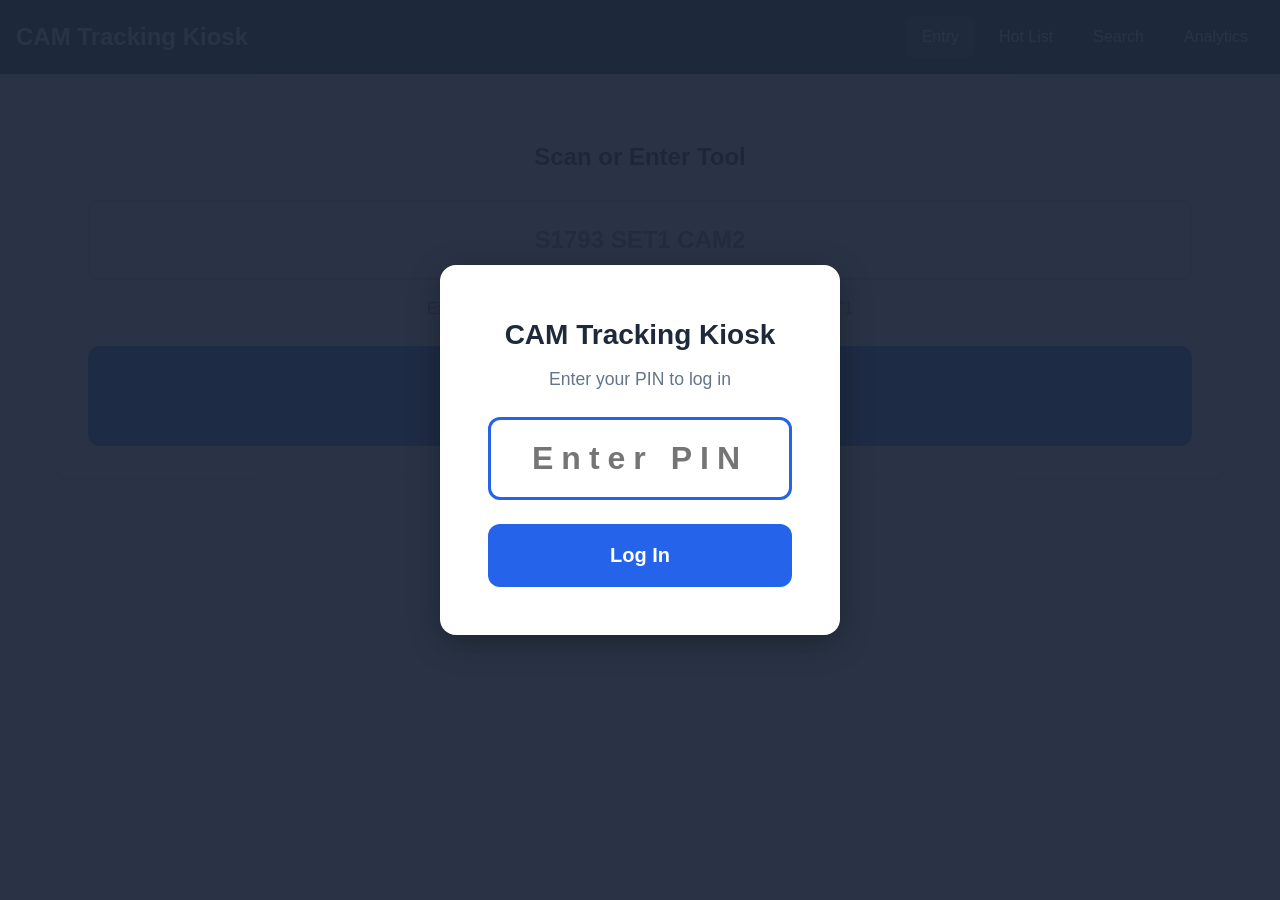
==== static/index.html @ 6b4088ee "Redesign tool selection in Entry to grouped-by-set button layout Replace the flat candidate list wit" ====
<!DOCTYPE html>
<html lang="en">
<head>
    <meta charset="UTF-8">
    <meta name="viewport" content="width=device-width, initial-scale=1.0">
    <title>CAM Tracking - Entry</title>
    <link rel="stylesheet" href="/static/css/styles.css">
</head>
<body>
    <nav>
        <h1>CAM Tracking Kiosk</h1>
        <div class="nav-links">
            <a href="/static/index.html" class="active">Entry</a>
            <a href="/static/hot-list.html">Hot List</a>
            <a href="/static/search.html">Search</a>
            <a href="/static/analytics.html">Analytics</a>
            <a href="/static/admin.html">Admin</a>
        </div>
    </nav>

    <div class="container">
        <div class="card">
            <h2 class="card-header text-center">Scan or Enter Tool</h2>

            <div id="alerts"></div>

            <div class="form-group">
                <input
                    type="text"
                    id="entryInput"
                    class="form-input form-input-large"
                    placeholder="S1793 SET1 CAM2"
                    autocomplete="off"
                    autofocus
                >
                <p class="text-center mt-2" style="color: var(--text-light);">
                    Examples: S1793 SET1 CAM2 | 1793-1-2 | S1793-C2-SET1
                </p>
            </div>

            <button id="lookupBtn" class="btn btn-primary btn-large btn-block">
                Lookup Tool
            </button>
        </div>

        <!-- Resolution Results -->
        <div id="resultsCard" class="card hidden">
            <h3 class="card-header">Tool Found</h3>
            <div id="resultsContent"></div>
        </div>

        <!-- Multiple Candidates -->
        <div id="candidatesCard" class="card hidden">
            <h3 class="card-header">Select Tool</h3>
            <div id="candidatesList" class="candidates-container"></div>
        </div>

        <!-- Move Screen (shown after selection) -->
        <div id="moveCard" class="card hidden">
            <h3 class="card-header text-center">Move Tool</h3>

            <div id="toolInfo" class="text-center mb-4" style="font-size: 1.5rem; font-weight: 700;"></div>

            <div id="currentStation" class="text-center mb-4"></div>

            <div class="text-center mb-3">
                <label style="font-size: 1.25rem; font-weight: 600; cursor: pointer;">
                    <input type="checkbox" id="moveEntireSetToggle" style="width: auto; margin-right: 0.5rem; transform: scale(1.5);">
                    Move Entire Set
                </label>
            </div>

            <div class="station-grid">
                <button class="btn btn-success btn-large station-btn" data-station="active">
                    Active
                </button>
                <button class="btn btn-warning btn-large station-btn" data-station="sharpen">
                    Sharpen
                </button>
                <button class="btn btn-primary btn-large station-btn" data-station="cabinet">
                    Cabinet
                </button>
                <button class="btn btn-danger btn-large station-btn" data-station="refill">
                    Refill
                </button>
            </div>

            <div class="grid grid-2 mt-4">
                <button id="undoBtn" class="btn btn-secondary btn-large">
                    Undo Last Move
                </button>
                <button id="cancelBtn" class="btn btn-secondary btn-large">
                    Cancel
                </button>
            </div>
        </div>

        <!-- Move History (shown after move) -->
        <div id="historyCard" class="card hidden">
            <h3 class="card-header">Recent Moves for This Tool</h3>
            <div id="historyContent"></div>
        </div>

        <!-- Material Removal Modal -->
        <div id="materialModal" class="modal hidden">
            <div class="modal-content">
                <h3 class="card-header">Material Removed During Sharpening</h3>
                <p style="margin: 1rem 0; color: #666;">
                    Enter the amount of material removed in thousandths of an inch.
                </p>
                <div style="margin: 1.5rem 0;">
                    <label for="materialInput" style="display: block; margin-bottom: 0.5rem; font-weight: 600;">
                        Material Removed (inches):
                    </label>
                    <input
                        type="text"
                        id="materialInput"
                        class="form-input"
                        placeholder="Type digits (e.g., 12 = 0.012)"
                        style="font-size: 1.5rem; text-align: center; font-weight: 700;"
                        maxlength="4"
                        autocomplete="off"
                    >
                    <div style="margin-top: 0.5rem; font-size: 0.9rem; color: #666;">
                        Max: 1.000 inches
                    </div>
                </div>
                <div style="display: flex; gap: 1rem;">
                    <button id="materialConfirmBtn" class="btn btn-success btn-large" style="flex: 1;">
                        Confirm Move
                    </button>
                    <button id="materialCancelBtn" class="btn btn-secondary btn-large" style="flex: 1;">
                        Cancel
                    </button>
                </div>
            </div>
        </div>
    </div>

    <style>
        .modal {
            position: fixed;
            top: 0;
            left: 0;
            width: 100%;
            height: 100%;
            background-color: rgba(0, 0, 0, 0.7);
            display: flex;
            align-items: center;
            justify-content: center;
            z-index: 1000;
        }
        .modal.hidden {
            display: none;
        }
        .modal-content {
            background: white;
            padding: 2rem;
            border-radius: 0.5rem;
            max-width: 500px;
            width: 90%;
            box-shadow: 0 4px 6px rgba(0, 0, 0, 0.1);
        }
    </style>

    <script src="/static/js/api.js"></script>
    <script src="/static/js/auth.js"></script>
    <script>
        let currentCamItem = null;
        let currentJob = null;

        const entryInput = document.getElementById('entryInput');
        const lookupBtn = document.getElementById('lookupBtn');
        const resultsCard = document.getElementById('resultsCard');
        const resultsContent = document.getElementById('resultsContent');
        const candidatesCard = document.getElementById('candidatesCard');
        const candidatesList = document.getElementById('candidatesList');
        const moveCard = document.getElementById('moveCard');
        const toolInfo = document.getElementById('toolInfo');
        const currentStation = document.getElementById('currentStation');
        const historyCard = document.getElementById('historyCard');
        const historyContent = document.getElementById('historyContent');
        const undoBtn = document.getElementById('undoBtn');
        const cancelBtn = document.getElementById('cancelBtn');

        // Lookup tool on button click or Enter key
        lookupBtn.addEventListener('click', handleLookup);
        entryInput.addEventListener('keypress', (e) => {
            if (e.key === 'Enter') {
                handleLookup();
            }
        });

        async function handleLookup() {
            const entry = entryInput.value.trim();
            if (!entry) {
                showError('Please enter a tool identifier');
                return;
            }

            lookupBtn.disabled = true;
            lookupBtn.textContent = 'Looking up...';

            try {
                const result = await resolveEntry(entry);

                if (result.status === 'exact') {
                    // Exact match found
                    showMoveScreen(result.cam_item, result.job);
                } else if (result.status === 'multiple') {
                    // Multiple candidates
                    showCandidates(result.candidates, result.job);
                } else if (result.status === 'not_found') {
                    showError(result.message || 'Tool not found');
                    entryInput.select();
                } else if (result.status === 'job_not_found') {
                    showError(`Job not found: S${result.s_number}`);
                    entryInput.select();
                }
            } catch (error) {
                showError(error.message);
            } finally {
                lookupBtn.disabled = false;
                lookupBtn.textContent = 'Lookup Tool';
            }
        }

        function showCandidates(candidates, job) {
            currentJob = job;
            candidatesList.innerHTML = '';

            // Group by set_no
            const sets = {};
            candidates.forEach(cam => {
                if (!sets[cam.set_no]) {
                    sets[cam.set_no] = [];
                }
                sets[cam.set_no].push(cam);
            });

            // Station priority: refill (highest) > sharpen > active > cabinet (lowest)
            const stationPriority = { refill: 4, sharpen: 3, active: 2, cabinet: 1 };
            const stationBtnClass = { refill: 'btn-danger', sharpen: 'btn-warning', active: 'btn-success', cabinet: 'btn-primary' };

            function getSetButtonClass(cams) {
                let highestPriority = 0;
                let highestStation = 'cabinet';
                cams.forEach(cam => {
                    const p = stationPriority[cam.status_station] || 0;
                    if (p > highestPriority) {
                        highestPriority = p;
                        highestStation = cam.status_station;
                    }
                });
                return stationBtnClass[highestStation] || 'btn-primary';
            }

            // Sort set numbers numerically and render each as a row
            Object.keys(sets).map(Number).sort((a, b) => a - b).forEach(setNo => {
                const cams = sets[setNo].sort((a, b) => a.cam_no - b.cam_no);

                // Create the set row container
                const row = document.createElement('div');
                row.className = 'candidates-set-row';

                // Create the Set button (left side)
                const setBtn = document.createElement('button');
                setBtn.className = `btn ${getSetButtonClass(cams)} candidates-set-btn`;
                setBtn.textContent = `Set ${setNo}`;
                setBtn.addEventListener('click', () => {
                    showMoveScreen(cams[0], job, true);
                });
                row.appendChild(setBtn);

                // Create container for individual cam buttons (right side)
                const camBtnsContainer = document.createElement('div');
                camBtnsContainer.className = 'candidates-cam-btns';

                cams.forEach(cam => {
                    const camBtn = document.createElement('button');
                    camBtn.className = `btn candidates-cam-btn ${getStationBadgeClass(cam.status_station)}`;
                    camBtn.innerHTML = `<span class="candidates-cam-label">Cam ${cam.cam_no}</span>` +
                        `<span class="candidates-cam-station">${formatStation(cam.status_station)}</span>`;
                    camBtn.addEventListener('click', () => {
                        showMoveScreen(cam, job, false);
                    });
                    camBtnsContainer.appendChild(camBtn);
                });

                row.appendChild(camBtnsContainer);
                candidatesList.appendChild(row);
            });

            resultsCard.classList.add('hidden');
            candidatesCard.classList.remove('hidden');
            moveCard.classList.add('hidden');
        }

        function showMoveScreen(camItem, job, moveEntireSet) {
            currentCamItem = camItem;
            currentJob = job;
            document.getElementById('moveEntireSetToggle').checked = !!moveEntireSet;

            // Build tool info with die position and orientation
            let toolInfoText = `S${job.s_number} Set${camItem.set_no} Cam${camItem.cam_no}`;
            if (camItem.die_position) {
                toolInfoText += ` (${camItem.die_position.toUpperCase()})`;
            }
            if (camItem.enter_die_steel) {
                toolInfoText += ` - ${camItem.enter_die_steel}`;
            }

            toolInfo.textContent = toolInfoText;

            // Color-code toolInfo based on status
            const stationColors = {
                'active': '#dcfce7',    // green
                'sharpen': '#fed7aa',   // orange
                'cabinet': '#dbeafe',   // blue
                'refill': '#fecaca'     // red
            };
            toolInfo.style.backgroundColor = stationColors[camItem.status_station] || '#f3f4f6';
            toolInfo.style.padding = '1rem';
            toolInfo.style.borderRadius = '0.5rem';

            currentStation.innerHTML = `
                Current Station: <span class="badge ${getStationBadgeClass(camItem.status_station)}">
                    ${formatStation(camItem.status_station)}
                </span>
            `;

            // Enable/disable station buttons
            const stationBtns = document.querySelectorAll('.station-btn');
            stationBtns.forEach(btn => {
                const station = btn.dataset.station;
                if (station === camItem.status_station) {
                    btn.disabled = true;
                    btn.style.opacity = '0.5';
                } else {
                    btn.disabled = false;
                    btn.style.opacity = '1';
                }
            });

            resultsCard.classList.add('hidden');
            candidatesCard.classList.add('hidden');
            moveCard.classList.remove('hidden');
            historyCard.classList.add('hidden');

            // Load move history
            loadMoveHistory(camItem.id);
        }

        async function loadMoveHistory(camItemId) {
            try {
                const data = await getCamItem(camItemId);
                const moves = data.moves.filter(m => !m.undone).slice(0, 5);

                if (moves.length > 0) {
                    historyContent.innerHTML = `
                        <table class="table">
                            <thead>
                                <tr>
                                    <th>From</th>
                                    <th>To</th>
                                    <th>When</th>
                                </tr>
                            </thead>
                            <tbody>
                                ${moves.map(m => `
                                    <tr>
                                        <td>${formatStation(m.from_station)}</td>
                                        <td>${formatStation(m.to_station)}</td>
                                        <td>${formatDateTime(m.moved_at)}</td>
                                    </tr>
                                `).join('')}
                            </tbody>
                        </table>
                    `;
                    historyCard.classList.remove('hidden');
                }
            } catch (error) {
                console.error('Failed to load history:', error);
            }
        }

        // Material removal modal elements
        const materialModal = document.getElementById('materialModal');
        const materialInput = document.getElementById('materialInput');
        const materialConfirmBtn = document.getElementById('materialConfirmBtn');
        const materialCancelBtn = document.getElementById('materialCancelBtn');

        // Auto-format material input as backfill (15 -> 0.015, 125 -> 0.125)
        // Use keydown to capture digits and manage raw value via data-value attribute
        materialInput.addEventListener('keydown', (e) => {
            if (e.key === 'Enter') {
                e.preventDefault();
                materialConfirmBtn.click();
                return;
            }

            let rawDigits = materialInput.getAttribute('data-value') || '';

            if (e.key === 'Backspace') {
                e.preventDefault();
                rawDigits = rawDigits.slice(0, -1);
            } else if (/^[0-9]$/.test(e.key)) {
                e.preventDefault();
                const proposed = rawDigits + e.key;
                // Max 4 digits (0-1000 thousandths), reject if would exceed 1.000
                if (proposed.length <= 4 && parseInt(proposed) <= 1000) {
                    rawDigits = proposed;
                }
            } else if (e.key !== 'Tab') {
                // Allow Tab for accessibility, block everything else
                e.preventDefault();
                return;
            }

            const num = parseInt(rawDigits || '0');
            const formatted = (num / 1000).toFixed(3);
            materialInput.setAttribute('data-value', rawDigits);
            materialInput.value = formatted;
        });

        // Block paste and direct input to enforce backfill entry
        materialInput.addEventListener('input', (e) => {
            // Restore from data-value if someone pastes or otherwise modifies directly
            const rawDigits = materialInput.getAttribute('data-value') || '';
            const num = parseInt(rawDigits || '0');
            materialInput.value = (num / 1000).toFixed(3);
        });

        // Helper function to prompt for material removed
        function promptForMaterialRemoved(camInfo) {
            return new Promise((resolve, reject) => {
                materialModal.classList.remove('hidden');
                materialInput.value = '0.000';
                materialInput.setAttribute('data-value', '');
                materialInput.focus();

                // Update modal with cam info
                const modalTitle = document.querySelector('#materialModal h3');
                modalTitle.textContent = `Material Removed: ${camInfo}`;

                const confirmHandler = () => {
                    const value = parseFloat(materialInput.value);
                    if (isNaN(value) || value < 0 || value > 1.0) {
                        showError('Invalid material removed value. Must be between 0.000 and 1.000');
                        return;
                    }
                    cleanup();
                    resolve(value);
                };

                const cancelHandler = () => {
                    cleanup();
                    reject(new Error('Material input cancelled'));
                };

                const cleanup = () => {
                    materialModal.classList.add('hidden');
                    materialConfirmBtn.removeEventListener('click', confirmHandler);
                    materialCancelBtn.removeEventListener('click', cancelHandler);
                };

                materialConfirmBtn.addEventListener('click', confirmHandler);
                materialCancelBtn.addEventListener('click', cancelHandler);
            });
        }

        // Station button clicks
        document.querySelectorAll('.station-btn').forEach(btn => {
            btn.addEventListener('click', async () => {
                const toStation = btn.dataset.station;
                const moveEntireSet = document.getElementById('moveEntireSetToggle').checked;
                btn.disabled = true;

                try {
                    if (moveEntireSet) {
                        // Move entire set
                        const jobData = await getJob(currentJob.id);
                        const camsInSet = jobData.cam_items.filter(c => c.set_no === currentCamItem.set_no);

                        let movedCount = 0;
                        let bumpedSetNumbers = new Set();

                        // If moving to active, first bump any other active sets with matching die positions
                        if (toStation === 'active') {
                            const diePositionsInSet = [...new Set(camsInSet.map(c => c.die_position).filter(Boolean))];

                            for (const diePos of diePositionsInSet) {
                                // Find all cams from OTHER sets that are active with this die position
                                const activeCamsToMove = jobData.cam_items.filter(c =>
                                    c.set_no !== currentCamItem.set_no &&
                                    c.status_station === 'active' &&
                                    c.die_position === diePos
                                );

                                // Move entire active set(s) to sharpen
                                const activeSets = [...new Set(activeCamsToMove.map(c => c.set_no))];
                                for (const activeSetNo of activeSets) {
                                    const camsToMove = jobData.cam_items.filter(c =>
                                        c.set_no === activeSetNo && c.status_station === 'active'
                                    );

                                    for (const cam of camsToMove) {
                                        try {
                                            await moveCam({
                                                cam_item_id: cam.id,
                                                to_station: 'sharpen'
                                            });
                                            bumpedSetNumbers.add(activeSetNo);
                                        } catch (error) {
                                            console.error(`Failed to bump cam ${cam.id}:`, error);
                                        }
                                    }
                                }
                            }
                        }

                        // Now move the entire current set to target station
                        for (const cam of camsInSet) {
                            // Skip if already at target station
                            if (cam.status_station === toStation) continue;

                            try {
                                let material_removed = null;
                                // Prompt for material removed if moving from sharpen to cabinet
                                if (cam.status_station === 'sharpen' && toStation === 'cabinet') {
                                    const camInfo = `S${currentJob.s_number} Set${cam.set_no} Cam${cam.cam_no}`;
                                    material_removed = await promptForMaterialRemoved(camInfo);
                                }

                                await moveCam({
                                    cam_item_id: cam.id,
                                    to_station: toStation,
                                    material_removed: material_removed
                                });
                                movedCount++;
                            } catch (error) {
                                if (error.message === 'Material input cancelled') {
                                    // User cancelled - stop moving set
                                    throw error;
                                }
                                console.error(`Failed to move cam ${cam.id}:`, error);
                            }
                        }

                        if (movedCount > 0 || bumpedSetNumbers.size > 0) {
                            let message = `Moved ${movedCount} CAM(s) from Set ${currentCamItem.set_no} to ${formatStation(toStation)}`;
                            if (bumpedSetNumbers.size > 0) {
                                const bumpedSets = Array.from(bumpedSetNumbers).sort().join(', ');
                                message += ` (bumped Set ${bumpedSets} to Sharpen)`;
                            }
                            showSuccess(message);
                            resetUI();
                        } else {
                            showError('No CAMs were moved (all already at target station)');
                            btn.disabled = false;
                        }
                    } else {
                        // Move single cam
                        let material_removed = null;
                        // Prompt for material removed if moving from sharpen to cabinet
                        if (currentCamItem.status_station === 'sharpen' && toStation === 'cabinet') {
                            const camInfo = `S${currentJob.s_number} Set${currentCamItem.set_no} Cam${currentCamItem.cam_no}`;
                            material_removed = await promptForMaterialRemoved(camInfo);
                        }

                        const result = await moveCam({
                            cam_item_id: currentCamItem.id,
                            to_station: toStation,
                            material_removed: material_removed
                        });

                        showSuccess(`Moved to ${formatStation(toStation)}`);

                        if (result.auto_bumped) {
                            showAlert(
                                `Auto-bumped Set${result.auto_bumped.set_no} Cam${result.auto_bumped.cam_no} to Sharpen`,
                                'info'
                            );
                        }

                        // Reset UI for next scan
                        resetUI();
                    }
                } catch (error) {
                    showError(error.message);
                    btn.disabled = false;
                }
            });
        });

        // Undo button
        undoBtn.addEventListener('click', async () => {
            if (!confirm('Undo the last move for this tool?')) return;

            undoBtn.disabled = true;
            try {
                const result = await undoMove(currentCamItem.id);
                showSuccess(`Undone: reverted to ${formatStation(result.reverted_to_station)}`);
                resetUI();
            } catch (error) {
                showError(error.message);
                undoBtn.disabled = false;
            }
        });

        // Cancel button
        cancelBtn.addEventListener('click', resetUI);

        function resetUI() {
            currentCamItem = null;
            currentJob = null;
            entryInput.value = '';
            resultsCard.classList.add('hidden');
            candidatesCard.classList.add('hidden');
            moveCard.classList.add('hidden');
            historyCard.classList.add('hidden');
            refocusInput('entryInput');
        }

        function showError(message) {
            const alertDiv = document.createElement('div');
            alertDiv.className = 'alert alert-error';
            alertDiv.textContent = message;
            document.getElementById('alerts').innerHTML = '';
            document.getElementById('alerts').appendChild(alertDiv);
            setTimeout(() => alertDiv.remove(), 5000);
        }

        function showSuccess(message) {
            const alertDiv = document.createElement('div');
            alertDiv.className = 'alert alert-success';
            alertDiv.textContent = message;
            document.getElementById('alerts').innerHTML = '';
            document.getElementById('alerts').appendChild(alertDiv);
            setTimeout(() => alertDiv.remove(), 5000);
        }

        function showAlert(message, type) {
            const alertDiv = document.createElement('div');
            alertDiv.className = `alert alert-${type}`;
            alertDiv.textContent = message;
            document.getElementById('alerts').appendChild(alertDiv);
            setTimeout(() => alertDiv.remove(), 5000);
        }
    </script>
</body>
</html>
---- static/css/styles.css ----
/* CAM Tracking Kiosk - Touch-Friendly Styles */

:root {
    --primary-color: #2563eb;
    --success-color: #16a34a;
    --warning-color: #ea580c;
    --danger-color: #dc2626;
    --dark-bg: #1e293b;
    --light-bg: #f8fafc;
    --border-color: #cbd5e1;
    --text-dark: #0f172a;
    --text-light: #64748b;
}

* {
    margin: 0;
    padding: 0;
    box-sizing: border-box;
}

body {
    font-family: -apple-system, BlinkMacSystemFont, 'Segoe UI', Roboto, 'Helvetica Neue', Arial, sans-serif;
    background: var(--light-bg);
    color: var(--text-dark);
    line-height: 1.6;
    -webkit-tap-highlight-color: transparent;
}

/* Navigation */
nav {
    background: var(--dark-bg);
    color: white;
    padding: 1rem;
    display: flex;
    justify-content: space-between;
    align-items: center;
    box-shadow: 0 2px 4px rgba(0,0,0,0.1);
}

nav h1 {
    font-size: 1.5rem;
    font-weight: 700;
}

nav .nav-links {
    display: flex;
    gap: 0.5rem;
    flex-wrap: wrap;
}

nav .nav-links a {
    color: white;
    text-decoration: none;
    padding: 0.5rem 1rem;
    border-radius: 0.5rem;
    transition: background 0.2s;
    font-weight: 500;
}

nav .nav-links a:hover,
nav .nav-links a.active {
    background: rgba(255,255,255,0.2);
}

/* Main Container */
.container {
    max-width: 1200px;
    margin: 0 auto;
    padding: 2rem 1rem;
}

/* Cards */
.card {
    background: white;
    border-radius: 0.75rem;
    padding: 2rem;
    box-shadow: 0 1px 3px rgba(0,0,0,0.1);
    margin-bottom: 1.5rem;
}

.card-header {
    font-size: 1.5rem;
    font-weight: 700;
    margin-bottom: 1.5rem;
    color: var(--text-dark);
}

/* Buttons */
.btn {
    padding: 1rem 2rem;
    font-size: 1.125rem;
    font-weight: 600;
    border: none;
    border-radius: 0.75rem;
    cursor: pointer;
    transition: all 0.2s;
    text-decoration: none;
    display: inline-block;
    text-align: center;
    min-height: 60px;
    line-height: 1.4;
}

.btn:active {
    transform: scale(0.98);
}

.btn-primary {
    background: var(--primary-color);
    color: white;
}

.btn-primary:hover {
    background: #1d4ed8;
}

.btn-success {
    background: var(--success-color);
    color: white;
}

.btn-success:hover {
    background: #15803d;
}

.btn-warning {
    background: var(--warning-color);
    color: white;
}

.btn-warning:hover {
    background: #c2410c;
}

.btn-danger {
    background: var(--danger-color);
    color: white;
}

.btn-danger:hover {
    background: #b91c1c;
}

.btn-secondary {
    background: #64748b;
    color: white;
}

.btn-secondary:hover {
    background: #475569;
}

.btn-large {
    padding: 2rem 3rem;
    font-size: 1.5rem;
    min-height: 100px;
}

.btn-block {
    width: 100%;
    display: block;
}

.btn:disabled {
    opacity: 0.5;
    cursor: not-allowed;
}

/* Station Buttons Grid */
.station-grid {
    display: grid;
    grid-template-columns: repeat(2, 1fr);
    gap: 1.5rem;
    margin: 2rem 0;
}

@media (max-width: 768px) {
    .station-grid {
        grid-template-columns: 1fr;
    }
}

/* Forms */
.form-group {
    margin-bottom: 1.5rem;
}

.form-label {
    display: block;
    font-weight: 600;
    margin-bottom: 0.5rem;
    font-size: 1.125rem;
}

.form-input,
.form-select,
.form-textarea {
    width: 100%;
    padding: 1rem;
    font-size: 1.125rem;
    border: 2px solid var(--border-color);
    border-radius: 0.5rem;
    font-family: inherit;
    transition: border-color 0.2s;
}

.form-input:focus,
.form-select:focus,
.form-textarea:focus {
    outline: none;
    border-color: var(--primary-color);
}

.form-input-large {
    padding: 1.5rem;
    font-size: 1.5rem;
    font-weight: 600;
    text-align: center;
}

/* Tables */
.table {
    width: 100%;
    border-collapse: collapse;
    margin-top: 1rem;
}

.table th {
    background: var(--dark-bg);
    color: white;
    padding: 1rem;
    text-align: left;
    font-weight: 600;
}

.table td {
    padding: 1rem;
    border-bottom: 1px solid var(--border-color);
}

.table tr:hover {
    background: var(--light-bg);
}

.table-responsive {
    overflow-x: auto;
}

/* Badges */
.badge {
    display: inline-block;
    padding: 0.5rem 1rem;
    border-radius: 9999px;
    font-size: 0.875rem;
    font-weight: 600;
    text-transform: uppercase;
}

.badge-urgent {
    background: var(--danger-color);
    color: white;
}

.badge-high {
    background: var(--warning-color);
    color: white;
}

.badge-medium {
    background: var(--primary-color);
    color: white;
}

.badge-low {
    background: var(--text-light);
    color: white;
}

.badge-active {
    background: var(--success-color);
    color: white;
}

.badge-sharpen {
    background: var(--warning-color);
    color: white;
}

.badge-cabinet {
    background: var(--primary-color);
    color: white;
}

.badge-refill {
    background: var(--danger-color);
    color: white;
}

/* Status Messages */
.alert {
    padding: 1rem 1.5rem;
    border-radius: 0.5rem;
    margin-bottom: 1.5rem;
    font-weight: 500;
}

.alert-success {
    background: #dcfce7;
    color: #166534;
    border: 1px solid #86efac;
}

.alert-error {
    background: #fee2e2;
    color: #991b1b;
    border: 1px solid #fca5a5;
}

.alert-warning {
    background: #fef3c7;
    color: #92400e;
    border: 1px solid #fde047;
}

.alert-info {
    background: #dbeafe;
    color: #1e40af;
    border: 1px solid #93c5fd;
}

/* Loading Spinner */
.spinner {
    border: 4px solid var(--border-color);
    border-top: 4px solid var(--primary-color);
    border-radius: 50%;
    width: 50px;
    height: 50px;
    animation: spin 1s linear infinite;
    margin: 2rem auto;
}

@keyframes spin {
    0% { transform: rotate(0deg); }
    100% { transform: rotate(360deg); }
}

/* Grid Layouts */
.grid {
    display: grid;
    gap: 1.5rem;
}

.grid-2 {
    grid-template-columns: repeat(2, 1fr);
}

.grid-3 {
    grid-template-columns: repeat(3, 1fr);
}

.grid-4 {
    grid-template-columns: repeat(4, 1fr);
}

@media (max-width: 768px) {
    .grid-2,
    .grid-3,
    .grid-4 {
        grid-template-columns: 1fr;
    }
}

/* Utilities */
.text-center {
    text-align: center;
}

.text-right {
    text-align: right;
}

.mt-1 { margin-top: 0.5rem; }
.mt-2 { margin-top: 1rem; }
.mt-3 { margin-top: 1.5rem; }
.mt-4 { margin-top: 2rem; }

.mb-1 { margin-bottom: 0.5rem; }
.mb-2 { margin-bottom: 1rem; }
.mb-3 { margin-bottom: 1.5rem; }
.mb-4 { margin-bottom: 2rem; }

.hidden {
    display: none !important;
}

/* Stat Cards */
.stat-card {
    background: white;
    border-radius: 0.75rem;
    padding: 1.5rem;
    box-shadow: 0 1px 3px rgba(0,0,0,0.1);
    text-align: center;
}

.stat-value {
    font-size: 2.5rem;
    font-weight: 700;
    color: var(--primary-color);
}

.stat-label {
    font-size: 1rem;
    color: var(--text-light);
    margin-top: 0.5rem;
}

/* Modal/Dialog */
.modal {
    position: fixed;
    top: 0;
    left: 0;
    right: 0;
    bottom: 0;
    background: rgba(0,0,0,0.7);
    display: flex;
    align-items: center;
    justify-content: center;
    z-index: 1000;
    padding: 1rem;
}

.modal-content {
    background: white;
    border-radius: 0.75rem;
    padding: 2rem;
    max-width: 600px;
    width: 100%;
    max-height: 90vh;
    overflow-y: auto;
}

.modal-header {
    font-size: 1.5rem;
    font-weight: 700;
    margin-bottom: 1.5rem;
}

.modal-footer {
    margin-top: 2rem;
    display: flex;
    gap: 1rem;
    justify-content: flex-end;
}

/* Selection List */
.selection-list {
    list-style: none;
    margin: 1rem 0;
}

.selection-list li {
    padding: 1rem;
    border: 2px solid var(--border-color);
    border-radius: 0.5rem;
    margin-bottom: 0.5rem;
    cursor: pointer;
    transition: all 0.2s;
    font-size: 1.125rem;
}

.selection-list li:hover {
    border-color: var(--primary-color);
    background: var(--light-bg);
}

.selection-list li.selected {
    border-color: var(--primary-color);
    background: var(--primary-color);
    color: white;
}

/* Candidates grouped-by-set layout */
.candidates-container {
    display: flex;
    flex-direction: column;
    gap: 1rem;
    margin: 1rem 0;
}

.candidates-set-row {
    display: flex;
    align-items: stretch;
    gap: 0.75rem;
    min-height: 70px;
}

.candidates-set-btn {
    min-width: 120px;
    max-width: 120px;
    font-size: 1.25rem;
    font-weight: 700;
    border-radius: 0.75rem;
    display: flex;
    align-items: center;
    justify-content: center;
    flex-shrink: 0;
    padding: 0.75rem 1rem;
}

.candidates-cam-btns {
    display: flex;
    flex-wrap: wrap;
    gap: 0.5rem;
    flex: 1;
    align-items: stretch;
}

.candidates-cam-btn {
    min-width: 100px;
    min-height: 60px;
    border: none;
    border-radius: 0.5rem;
    color: white;
    cursor: pointer;
    display: flex;
    flex-direction: column;
    align-items: center;
    justify-content: center;
    padding: 0.5rem 1rem;
    font-weight: 600;
    transition: all 0.2s;
    flex: 1;
    max-width: 160px;
}

.candidates-cam-btn:hover {
    opacity: 0.85;
}

.candidates-cam-btn:active {
    transform: scale(0.96);
}

.candidates-cam-label {
    font-size: 1.125rem;
    font-weight: 700;
}

.candidates-cam-station {
    font-size: 0.75rem;
    text-transform: uppercase;
    opacity: 0.9;
    margin-top: 0.25rem;
}

/* Responsive */
@media (max-width: 768px) {
    .container {
        padding: 1rem 0.5rem;
    }

    .card {
        padding: 1.5rem;
    }

    nav h1 {
        font-size: 1.25rem;
    }

    .btn {
        padding: 0.875rem 1.5rem;
        font-size: 1rem;
    }

    .btn-large {
        padding: 1.5rem 2rem;
        font-size: 1.25rem;
        min-height: 80px;
    }

    .candidates-set-row {
        flex-direction: column;
        align-items: stretch;
    }

    .candidates-set-btn {
        min-width: unset;
        max-width: unset;
        width: 100%;
    }

    .candidates-cam-btn {
        max-width: unset;
    }
}
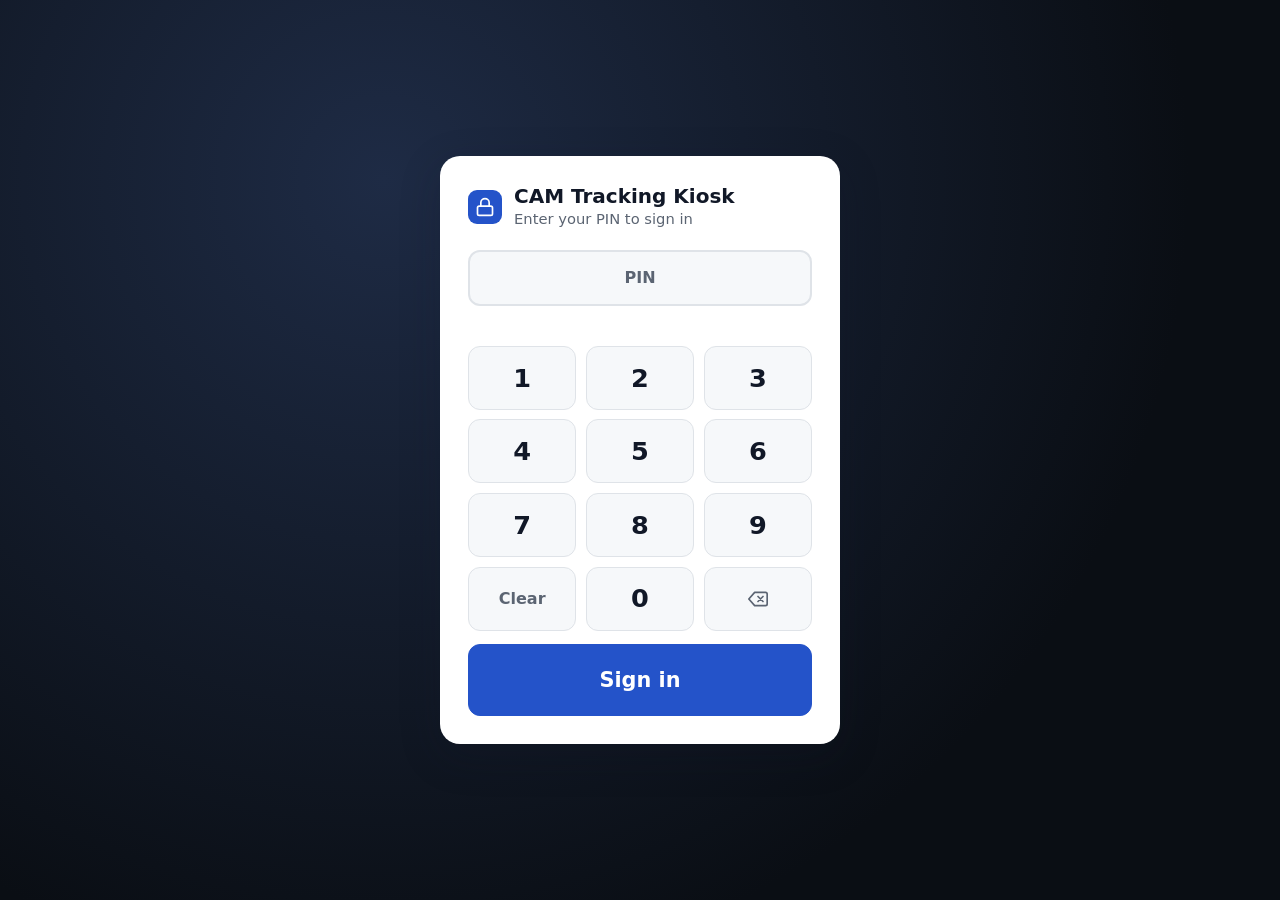
==== commit f14b1fe3: "Redesign the kiosk UI on a shared design system Shared foundation (no build step, works offline): - " ====
--- a/static/index.html
+++ b/static/index.html
@@ -3,650 +3,536 @@
 <head>
     <meta charset="UTF-8">
     <meta name="viewport" content="width=device-width, initial-scale=1.0">
-    <title>CAM Tracking - Entry</title>
+    <title>Entry · CAM Tracking</title>
     <link rel="stylesheet" href="/static/css/styles.css">
+    <script src="/static/js/ui.js"></script>
+    <script src="/static/js/api.js"></script>
+    <script src="/static/js/layout.js"></script>
 </head>
-<body>
-    <nav>
-        <h1>CAM Tracking Kiosk</h1>
-        <div class="nav-links">
-            <a href="/static/index.html" class="active">Entry</a>
-            <a href="/static/hot-list.html">Hot List</a>
-            <a href="/static/search.html">Search</a>
-            <a href="/static/analytics.html">Analytics</a>
-            <a href="/static/admin.html">Admin</a>
-        </div>
-    </nav>
-
-    <div class="container">
-        <div class="card">
-            <h2 class="card-header text-center">Scan or Enter Tool</h2>
-
-            <div id="alerts"></div>
-
-            <div class="form-group">
-                <input
-                    type="text"
-                    id="entryInput"
-                    class="form-input form-input-large"
-                    placeholder="S1793 SET1 CAM2"
-                    autocomplete="off"
-                    autofocus
-                >
-                <p class="text-center mt-2" style="color: var(--text-light);">
-                    Examples: S1793 SET1 CAM2 | 1793-1-2 | S1793-C2-SET1
-                </p>
-            </div>
-
-            <button id="lookupBtn" class="btn btn-primary btn-large btn-block">
-                Lookup Tool
-            </button>
-        </div>
-
-        <!-- Resolution Results -->
-        <div id="resultsCard" class="card hidden">
-            <h3 class="card-header">Tool Found</h3>
-            <div id="resultsContent"></div>
-        </div>
-
-        <!-- Multiple Candidates -->
-        <div id="candidatesCard" class="card hidden">
-            <h3 class="card-header">Select Tool</h3>
-            <div id="candidatesList" class="candidates-container"></div>
-        </div>
-
-        <!-- Move Screen (shown after selection) -->
-        <div id="moveCard" class="card hidden">
-            <h3 class="card-header text-center">Move Tool</h3>
-
-            <div id="toolInfo" class="text-center mb-4" style="font-size: 1.5rem; font-weight: 700;"></div>
-
-            <div id="currentStation" class="text-center mb-4"></div>
-
-            <div class="text-center mb-3">
-                <label style="font-size: 1.25rem; font-weight: 600; cursor: pointer;">
-                    <input type="checkbox" id="moveEntireSetToggle" style="width: auto; margin-right: 0.5rem; transform: scale(1.5);">
-                    Move Entire Set
-                </label>
-            </div>
-
-            <div class="station-grid">
-                <button class="btn btn-success btn-large station-btn" data-station="active">
-                    Active
-                </button>
-                <button class="btn btn-warning btn-large station-btn" data-station="sharpen">
-                    Sharpen
-                </button>
-                <button class="btn btn-primary btn-large station-btn" data-station="cabinet">
-                    Cabinet
-                </button>
-                <button class="btn btn-danger btn-large station-btn" data-station="refill">
-                    Refill
-                </button>
-            </div>
-
-            <div class="grid grid-2 mt-4">
-                <button id="undoBtn" class="btn btn-secondary btn-large">
-                    Undo Last Move
-                </button>
-                <button id="cancelBtn" class="btn btn-secondary btn-large">
-                    Cancel
-                </button>
-            </div>
-        </div>
-
-        <!-- Move History (shown after move) -->
-        <div id="historyCard" class="card hidden">
-            <h3 class="card-header">Recent Moves for This Tool</h3>
-            <div id="historyContent"></div>
-        </div>
-
-        <!-- Material Removal Modal -->
-        <div id="materialModal" class="modal hidden">
-            <div class="modal-content">
-                <h3 class="card-header">Material Removed During Sharpening</h3>
-                <p style="margin: 1rem 0; color: #666;">
-                    Enter the amount of material removed in thousandths of an inch.
-                </p>
-                <div style="margin: 1.5rem 0;">
-                    <label for="materialInput" style="display: block; margin-bottom: 0.5rem; font-weight: 600;">
-                        Material Removed (inches):
-                    </label>
-                    <input
-                        type="text"
-                        id="materialInput"
-                        class="form-input"
-                        placeholder="Type digits (e.g., 12 = 0.012)"
-                        style="font-size: 1.5rem; text-align: center; font-weight: 700;"
-                        maxlength="4"
-                        autocomplete="off"
-                    >
-                    <div style="margin-top: 0.5rem; font-size: 0.9rem; color: #666;">
-                        Max: 1.000 inches
+<body data-page="entry">
+    <main class="page">
+        <div class="entry-layout">
+            <section class="stack-v">
+                <div class="card">
+                    <form id="lookupForm" autocomplete="off">
+                        <label class="field-label" for="entryInput" style="display:block;margin-bottom:0.5rem">Scan or type a tool</label>
+                        <div class="lookup-row">
+                            <div class="input-hero-wrap">
+                                <svg class="icon" viewBox="0 0 24 24" aria-hidden="true"><path d="M3 7V5a2 2 0 0 1 2-2h2M17 3h2a2 2 0 0 1 2 2v2M21 17v2a2 2 0 0 1-2 2h-2M7 21H5a2 2 0 0 1-2-2v-2"/><path d="M7 12h10"/></svg>
+                                <input type="text" id="entryInput" class="input input-hero" placeholder="1793-1-2"
+                                       autocapitalize="characters" spellcheck="false" autofocus>
+                            </div>
+                            <button type="submit" id="lookupBtn" class="btn btn-primary btn-xl">Look up</button>
+                        </div>
+                        <div class="hint-row">
+                            <span><code>S1793 SET1 CAM2</code></span>
+                            <span><code>1793-1-2</code></span>
+                            <span><code>S1793-C2-SET1</code></span>
+                            <span>or just <code>1793</code> for the whole job</span>
+                        </div>
+                    </form>
+                </div>
+
+                <!-- Shop status while idle -->
+                <div id="idlePanel" class="stack-v">
+                    <div class="grid grid-4" id="stationTiles"></div>
+                    <div class="card">
+                        <div class="card-header">
+                            <div class="card-title">Needs attention</div>
+                            <a href="/static/hot-list.html" class="btn btn-sm btn-ghost">Full hot list</a>
+                        </div>
+                        <div id="attentionList" class="attention-list"></div>
                     </div>
                 </div>
-                <div style="display: flex; gap: 1rem;">
-                    <button id="materialConfirmBtn" class="btn btn-success btn-large" style="flex: 1;">
-                        Confirm Move
-                    </button>
-                    <button id="materialCancelBtn" class="btn btn-secondary btn-large" style="flex: 1;">
-                        Cancel
-                    </button>
+
+                <!-- Pick a set or cam -->
+                <div id="pickerCard" class="card hidden">
+                    <div class="card-header">
+                        <div>
+                            <div class="card-title" id="pickerTitle"></div>
+                            <div class="card-subtitle">Tap a cam to move it, or a set to move every cam in it.</div>
+                        </div>
+                        <button type="button" class="btn btn-ghost btn-icon" data-action="reset" aria-label="Close"></button>
+                    </div>
+                    <div id="pickerList" class="set-list"></div>
                 </div>
-            </div>
+
+                <!-- Move a tool or set -->
+                <div id="moveCard" class="card tool-card hidden" tabindex="-1">
+                    <div class="tool-header">
+                        <div>
+                            <div class="tool-title" id="toolTitle"></div>
+                            <div class="tool-meta" id="toolMeta"></div>
+                        </div>
+                        <div id="toolStation"></div>
+                    </div>
+                    <div id="lifeInfo"></div>
+
+                    <div class="row-between" style="margin:1.25rem 0 0.85rem">
+                        <div class="segmented" role="group" aria-label="What to move">
+                            <button type="button" data-scope="cam" aria-pressed="true">This cam</button>
+                            <button type="button" data-scope="set" aria-pressed="false" id="setScopeBtn">Entire set</button>
+                        </div>
+                        <span class="muted" id="scopeHint"></span>
+                    </div>
+
+                    <div class="station-grid" id="stationGrid"></div>
+
+                    <div class="row-between" style="margin-top:1rem">
+                        <button type="button" id="undoBtn" class="btn btn-lg"></button>
+                        <button type="button" class="btn btn-lg btn-ghost" data-action="reset">Cancel <kbd style="background:var(--surface-3)">Esc</kbd></button>
+                    </div>
+
+                    <div id="historyBlock" class="hidden">
+                        <h3 class="section-title">Recent moves for this tool</h3>
+                        <div id="historyList" class="timeline"></div>
+                    </div>
+                </div>
+            </section>
+
+            <aside class="card">
+                <div class="card-header" style="margin-bottom:0.25rem">
+                    <div class="card-title">Recent activity</div>
+                    <span class="live-dot">Live</span>
+                </div>
+                <div id="activityList" class="activity">
+                    <div class="skeleton" style="height:3rem;margin:0.5rem 0"></div>
+                    <div class="skeleton" style="height:3rem;margin:0.5rem 0"></div>
+                    <div class="skeleton" style="height:3rem;margin:0.5rem 0"></div>
+                </div>
+            </aside>
         </div>
-    </div>
-
-    <style>
-        .modal {
-            position: fixed;
-            top: 0;
-            left: 0;
-            width: 100%;
-            height: 100%;
-            background-color: rgba(0, 0, 0, 0.7);
-            display: flex;
-            align-items: center;
-            justify-content: center;
-            z-index: 1000;
-        }
-        .modal.hidden {
-            display: none;
-        }
-        .modal-content {
-            background: white;
-            padding: 2rem;
-            border-radius: 0.5rem;
-            max-width: 500px;
-            width: 90%;
-            box-shadow: 0 4px 6px rgba(0, 0, 0, 0.1);
-        }
-    </style>
-
-    <script src="/static/js/api.js"></script>
+    </main>
+
     <script src="/static/js/auth.js"></script>
     <script>
-        let currentCamItem = null;
-        let currentJob = null;
-
-        const entryInput = document.getElementById('entryInput');
-        const lookupBtn = document.getElementById('lookupBtn');
-        const resultsCard = document.getElementById('resultsCard');
-        const resultsContent = document.getElementById('resultsContent');
-        const candidatesCard = document.getElementById('candidatesCard');
-        const candidatesList = document.getElementById('candidatesList');
-        const moveCard = document.getElementById('moveCard');
-        const toolInfo = document.getElementById('toolInfo');
-        const currentStation = document.getElementById('currentStation');
-        const historyCard = document.getElementById('historyCard');
-        const historyContent = document.getElementById('historyContent');
-        const undoBtn = document.getElementById('undoBtn');
-        const cancelBtn = document.getElementById('cancelBtn');
-
-        // Lookup tool on button click or Enter key
-        lookupBtn.addEventListener('click', handleLookup);
-        entryInput.addEventListener('keypress', (e) => {
-            if (e.key === 'Enter') {
-                handleLookup();
-            }
-        });
-
-        async function handleLookup() {
-            const entry = entryInput.value.trim();
+    (function () {
+        'use strict';
+        var U = UI;
+
+        var state = { cam: null, job: null, scope: 'cam', setCams: [] };
+
+        var form = document.getElementById('lookupForm');
+        var entryInput = document.getElementById('entryInput');
+        var lookupBtn = document.getElementById('lookupBtn');
+        var pickerCard = document.getElementById('pickerCard');
+        var moveCard = document.getElementById('moveCard');
+        var undoBtn = document.getElementById('undoBtn');
+        var idlePanel = document.getElementById('idlePanel');
+
+        undoBtn.innerHTML = U.icon('undo') + 'Undo last move';
+        document.querySelectorAll('[data-action="reset"]').forEach(function (btn) {
+            if (!btn.textContent.trim()) btn.innerHTML = U.icon('x');
+            btn.addEventListener('click', resetUI);
+        });
+
+        document.getElementById('stationGrid').innerHTML = U.STATIONS.map(function (s) {
+            var meta = U.STATION_META[s];
+            return '<button type="button" class="station-btn" data-station="' + s + '">' +
+                '<span class="station-top">' + U.icon(meta.icon) + '<span class="current-tag hidden">Current</span></span>' +
+                '<span><span class="station-name">' + meta.label + '</span><br><span class="station-hint">' + meta.hint + '</span></span>' +
+                '</button>';
+        }).join('');
+
+        // ========== Lookup ==========
+
+        form.addEventListener('submit', function (e) {
+            e.preventDefault();
+            lookup(entryInput.value.trim());
+        });
+
+        async function lookup(entry) {
             if (!entry) {
-                showError('Please enter a tool identifier');
+                U.toast('Scan or type a tool first', { type: 'warning' });
+                entryInput.focus();
                 return;
             }
-
-            lookupBtn.disabled = true;
-            lookupBtn.textContent = 'Looking up...';
-
-            try {
-                const result = await resolveEntry(entry);
-
+            U.setLoading(lookupBtn, true);
+            try {
+                var result = await API.resolveEntry(entry);
                 if (result.status === 'exact') {
-                    // Exact match found
-                    showMoveScreen(result.cam_item, result.job);
+                    await showMove(result.cam_item, result.job);
                 } else if (result.status === 'multiple') {
-                    // Multiple candidates
-                    showCandidates(result.candidates, result.job);
-                } else if (result.status === 'not_found') {
-                    showError(result.message || 'Tool not found');
+                    showPicker(result.candidates, result.job);
+                } else if (result.status === 'job_not_found') {
+                    U.toast('No job S' + result.s_number, { type: 'error', detail: 'Check the number or ask an admin to create the job.' });
                     entryInput.select();
-                } else if (result.status === 'job_not_found') {
-                    showError(`Job not found: S${result.s_number}`);
+                } else {
+                    U.toast(result.message || 'Tool not found', { type: 'error' });
                     entryInput.select();
                 }
-            } catch (error) {
-                showError(error.message);
+            } catch (err) {
+                U.toast(err.message, { type: 'error' });
             } finally {
-                lookupBtn.disabled = false;
-                lookupBtn.textContent = 'Lookup Tool';
-            }
-        }
-
-        function showCandidates(candidates, job) {
-            currentJob = job;
-            candidatesList.innerHTML = '';
-
-            // Group by set_no
-            const sets = {};
-            candidates.forEach(cam => {
-                if (!sets[cam.set_no]) {
-                    sets[cam.set_no] = [];
+                U.setLoading(lookupBtn, false);
+            }
+        }
+
+        // ========== Picker ==========
+
+        var pickerCams = {};
+
+        function showPicker(cams, job) {
+            state.job = job;
+            pickerCams = {};
+            var sets = {};
+            cams.forEach(function (cam) {
+                pickerCams[cam.id] = cam;
+                (sets[cam.set_no] = sets[cam.set_no] || []).push(cam);
+            });
+
+            document.getElementById('pickerTitle').innerHTML = U.toolId(job.s_number) +
+                (job.title ? ' <span class="muted" style="font-weight:500">' + U.esc(job.title) + '</span>' : '');
+
+            document.getElementById('pickerList').innerHTML = Object.keys(sets).map(Number).sort(function (a, b) { return a - b; }).map(function (setNo) {
+                var setCams = sets[setNo].sort(function (a, b) { return a.cam_no - b.cam_no; });
+                var counts = {};
+                setCams.forEach(function (c) { counts[c.status_station] = (counts[c.status_station] || 0) + 1; });
+                return '<div class="set-row">' +
+                    '<button type="button" class="set-btn" data-set-cam="' + setCams[0].id + '">' +
+                    '<strong>Set ' + U.esc(setNo) + '</strong><small>' + U.icon('layers') + 'Move all ' + setCams.length + '</small>' +
+                    U.stackbar(counts) + '</button>' +
+                    '<div class="cam-grid">' + setCams.map(function (cam) {
+                        return '<button type="button" class="cam-btn" data-cam="' + cam.id + '">' +
+                            '<strong>Cam ' + U.esc(cam.cam_no) + '</strong>' + U.stationBadge(cam.status_station) + '</button>';
+                    }).join('') + '</div></div>';
+            }).join('');
+
+            document.querySelectorAll('#pickerList [data-cam]').forEach(function (btn) {
+                btn.addEventListener('click', function () { showMove(pickerCams[btn.dataset.cam], state.job, 'cam'); });
+            });
+            document.querySelectorAll('#pickerList [data-set-cam]').forEach(function (btn) {
+                btn.addEventListener('click', function () { showMove(pickerCams[btn.dataset.setCam], state.job, 'set'); });
+            });
+
+            moveCard.classList.add('hidden');
+            idlePanel.classList.add('hidden');
+            pickerCard.classList.remove('hidden');
+        }
+
+        // ========== Move screen ==========
+
+        async function showMove(cam, job, scope) {
+            state.cam = cam;
+            state.job = job;
+            pickerCard.classList.add('hidden');
+            idlePanel.classList.add('hidden');
+            moveCard.classList.remove('hidden');
+            moveCard.dataset.station = cam.status_station;
+
+            document.getElementById('toolTitle').innerHTML = U.toolId(job.s_number, cam.set_no, cam.cam_no);
+            var meta = [];
+            if (job.title) meta.push('<span>' + U.esc(job.title) + '</span>');
+            if (cam.die_position) meta.push('<span class="chip">' + U.esc(U.capitalize(cam.die_position)) + ' die</span>');
+            if (cam.enter_die_steel) meta.push('<span class="chip">' + U.esc(U.capitalize(cam.enter_die_steel)) + '</span>');
+            meta.push('<span>Updated ' + U.timeAgo(cam.status_updated_at) + '</span>');
+            document.getElementById('toolMeta').innerHTML = meta.join('');
+            document.getElementById('toolStation').innerHTML = U.stationBadge(cam.status_station, true);
+            document.getElementById('lifeInfo').innerHTML = '';
+            document.getElementById('historyBlock').classList.add('hidden');
+
+            // Set members are needed for the scope toggle and set moves
+            state.setCams = [];
+            try {
+                var data = await API.job(job.id);
+                if (state.cam !== cam) return;
+                state.setCams = data.cam_items.filter(function (c) { return c.set_no === cam.set_no; });
+            } catch (e) { /* set scope unavailable */ }
+            document.getElementById('setScopeBtn').textContent = 'Entire set (' + (state.setCams.length || '?') + ')';
+            setScope(scope || 'cam');
+            moveCard.focus({ preventScroll: true });
+            moveCard.scrollIntoView({ behavior: 'smooth', block: 'nearest' });
+
+            loadLife(cam);
+            loadHistory(cam);
+        }
+
+        function setScope(scope) {
+            state.scope = scope === 'set' && state.setCams.length > 1 ? 'set' : 'cam';
+            document.querySelectorAll('[data-scope]').forEach(function (b) {
+                b.setAttribute('aria-pressed', String(b.dataset.scope === state.scope));
+            });
+            document.getElementById('setScopeBtn').disabled = state.setCams.length <= 1;
+
+            var counts = {};
+            state.setCams.forEach(function (c) { counts[c.status_station] = (counts[c.status_station] || 0) + 1; });
+            document.querySelectorAll('.station-btn').forEach(function (btn) {
+                var s = btn.dataset.station;
+                var isCurrent = state.scope === 'cam'
+                    ? s === state.cam.status_station
+                    : counts[s] === state.setCams.length;
+                btn.classList.toggle('is-current', isCurrent);
+                btn.disabled = isCurrent;
+                btn.querySelector('.current-tag').classList.toggle('hidden', !isCurrent);
+            });
+            document.getElementById('scopeHint').innerHTML = state.scope === 'set'
+                ? U.esc(U.STATIONS.filter(function (s) { return counts[s]; }).map(function (s) { return counts[s] + ' ' + U.stationLabel(s); }).join(' · '))
+                : '';
+        }
+
+        document.querySelectorAll('[data-scope]').forEach(function (b) {
+            b.addEventListener('click', function () { setScope(b.dataset.scope); });
+        });
+
+        async function loadLife(cam) {
+            try {
+                var ls = await API.camLifespan(cam.id);
+                if (state.cam !== cam) return;
+                var cur = ls.current_lifespan;
+                var est = ls.forecast.estimated_sharpenings_remaining;
+                var pct = cur.percent_life_used;
+                var html = '<div class="life-line"><span class="muted" style="font-weight:600">Material life</span>' + U.meter(pct) +
+                    '<span></span><span class="muted">' + U.inches(cur.material_remaining) + ' remaining' +
+                    (est !== null ? ' · about ' + est + ' sharpening' + (est === 1 ? '' : 's') + ' left' : '') +
+                    (cur.lifespan_number ? ' · lifespan #' + cur.lifespan_number : '') + '</span></div>';
+                if (pct >= 90) html = U.inlineAlert('Near end of life: ' + U.inches(cur.material_remaining) + ' remaining. Plan a refill.', 'error') + html;
+                else if (pct >= 70) html = U.inlineAlert(pct.toFixed(0) + '% of material life used.', 'warning') + html;
+                document.getElementById('lifeInfo').innerHTML = '<div style="margin-top:1rem">' + html + '</div>';
+            } catch (e) { /* lifespan is informational */ }
+        }
+
+        async function loadHistory(cam) {
+            try {
+                var data = await API.camItem(cam.id);
+                if (state.cam !== cam) return;
+                var moves = data.moves.filter(function (m) { return !m.undone; }).slice(0, 5);
+                if (!moves.length) return;
+                document.getElementById('historyList').innerHTML = moves.map(function (m) {
+                    return '<div class="timeline-item"><div>' + U.stationBadge(m.from_station) + '<span class="arrow">→</span>' +
+                        U.stationBadge(m.to_station) +
+                        (m.material_removed !== null ? ' <span class="muted">' + U.inches(m.material_removed) + ' removed</span>' : '') +
+                        '</div><div class="muted nowrap" title="' + U.esc(U.formatDateTime(m.moved_at)) + '">' +
+                        U.esc(m.operator || '') + ' · ' + U.timeAgo(m.moved_at) + '</div></div>';
+                }).join('');
+                document.getElementById('historyBlock').classList.remove('hidden');
+            } catch (e) { /* history is informational */ }
+        }
+
+        // ========== Moving ==========
+
+        document.querySelectorAll('.station-btn').forEach(function (btn) {
+            btn.addEventListener('click', function () {
+                if (btn.disabled) return;
+                var station = btn.dataset.station;
+                (state.scope === 'set' ? moveSet(station, btn) : moveOne(station, btn));
+            });
+        });
+
+        function busy(on) {
+            document.querySelectorAll('.station-btn').forEach(function (b) { b.style.pointerEvents = on ? 'none' : ''; });
+        }
+
+        async function moveOne(station, btn) {
+            var cam = state.cam, job = state.job;
+            var label = U.toolIdText(job.s_number, cam.set_no, cam.cam_no);
+            var material = null;
+            if (cam.status_station === 'sharpen' && station === 'cabinet') {
+                material = await U.materialDialog(label);
+                if (material === null) return;
+            }
+            busy(true);
+            btn.style.opacity = '0.6';
+            try {
+                var result = await API.moveCam({ cam_item_id: cam.id, to_station: station, material_removed: material });
+                U.toast(label + ' → ' + U.stationLabel(station), {
+                    type: 'success',
+                    detail: result.auto_bumped
+                        ? 'Auto-bumped Set ' + result.auto_bumped.set_no + ' Cam ' + result.auto_bumped.cam_no + ' to Sharpen'
+                        : null,
+                    action: { label: 'Undo', onClick: function () { undoMany([cam.id].concat(result.auto_bumped ? [result.auto_bumped.cam_item_id] : []), label); } }
+                });
+                resetUI();
+            } catch (err) {
+                U.toast(err.message, { type: 'error' });
+            } finally {
+                busy(false);
+                btn.style.opacity = '';
+            }
+        }
+
+        async function moveSet(station, btn) {
+            var job = state.job, setNo = state.cam.set_no;
+            var material = {};
+            // Collect every reading first: cancelling leaves the whole set untouched
+            if (station === 'cabinet') {
+                var sharpened = state.setCams.filter(function (c) { return c.status_station === 'sharpen'; })
+                    .sort(function (a, b) { return a.cam_no - b.cam_no; });
+                for (var i = 0; i < sharpened.length; i++) {
+                    var c = sharpened[i];
+                    var value = await U.materialDialog(U.toolIdText(job.s_number, c.set_no, c.cam_no) +
+                        (sharpened.length > 1 ? ' (' + (i + 1) + ' of ' + sharpened.length + ')' : ''));
+                    if (value === null) return;
+                    material[c.id] = value;
                 }
-                sets[cam.set_no].push(cam);
-            });
-
-            // Station priority: refill (highest) > sharpen > active > cabinet (lowest)
-            const stationPriority = { refill: 4, sharpen: 3, active: 2, cabinet: 1 };
-            const stationBtnClass = { refill: 'btn-danger', sharpen: 'btn-warning', active: 'btn-success', cabinet: 'btn-primary' };
-
-            function getSetButtonClass(cams) {
-                let highestPriority = 0;
-                let highestStation = 'cabinet';
-                cams.forEach(cam => {
-                    const p = stationPriority[cam.status_station] || 0;
-                    if (p > highestPriority) {
-                        highestPriority = p;
-                        highestStation = cam.status_station;
-                    }
+            }
+            busy(true);
+            btn.style.opacity = '0.6';
+            try {
+                var result = await API.moveSet({ job_id: job.id, set_no: setNo, to_station: station, material_removed: material });
+                var label = U.toolIdText(job.s_number, setNo);
+                var ids = result.moved.concat(result.bumped).map(function (m) { return m.cam_item_id; });
+                U.toast(label + ': ' + result.moved.length + ' cam' + (result.moved.length === 1 ? '' : 's') + ' → ' + U.stationLabel(station), {
+                    type: 'success',
+                    detail: result.bumped_sets.length ? 'Bumped Set ' + result.bumped_sets.join(', ') + ' to Sharpen' : null,
+                    action: { label: 'Undo', onClick: function () { undoMany(ids, label); } }
                 });
-                return stationBtnClass[highestStation] || 'btn-primary';
-            }
-
-            // Sort set numbers numerically and render each as a row
-            Object.keys(sets).map(Number).sort((a, b) => a - b).forEach(setNo => {
-                const cams = sets[setNo].sort((a, b) => a.cam_no - b.cam_no);
-
-                // Create the set row container
-                const row = document.createElement('div');
-                row.className = 'candidates-set-row';
-
-                // Create the Set button (left side)
-                const setBtn = document.createElement('button');
-                setBtn.className = `btn ${getSetButtonClass(cams)} candidates-set-btn`;
-                setBtn.textContent = `Set ${setNo}`;
-                setBtn.addEventListener('click', () => {
-                    showMoveScreen(cams[0], job, true);
+                resetUI();
+            } catch (err) {
+                U.toast(err.message, { type: 'error' });
+            } finally {
+                busy(false);
+                btn.style.opacity = '';
+            }
+        }
+
+        async function undoMany(camIds, label) {
+            var failed = 0;
+            for (var i = 0; i < camIds.length; i++) {
+                try { await API.undoMove(camIds[i]); } catch (e) { failed++; }
+            }
+            if (failed) U.toast('Undo failed for ' + failed + ' tool(s)', { type: 'error' });
+            else U.toast('Undid move: ' + label, { type: 'info' });
+            loadActivity();
+        }
+
+        undoBtn.addEventListener('click', async function () {
+            var cam = state.cam;
+            var label = U.toolIdText(state.job.s_number, cam.set_no, cam.cam_no);
+            var ok = await U.confirmDialog('Undo last move?', 'Reverts the most recent move recorded for ' + label + '.', { confirmLabel: 'Undo move' });
+            if (!ok) return;
+            U.setLoading(undoBtn, true);
+            try {
+                var result = await API.undoMove(cam.id);
+                U.toast(label + ' reverted to ' + U.stationLabel(result.reverted_to_station), { type: 'success' });
+                resetUI();
+            } catch (err) {
+                U.toast(err.message, { type: 'error' });
+            } finally {
+                U.setLoading(undoBtn, false);
+            }
+        });
+
+        function resetUI() {
+            state.cam = null;
+            state.setCams = [];
+            pickerCard.classList.add('hidden');
+            moveCard.classList.add('hidden');
+            entryInput.value = '';
+            entryInput.focus();
+            idlePanel.classList.remove('hidden');
+            loadActivity();
+            loadIdle();
+        }
+
+        // ========== Idle status ==========
+
+        async function loadIdle() {
+            try {
+                var results = await Promise.all([API.analytics('station-counts'), API.hotList()]);
+                var counts = {};
+                results[0].forEach(function (r) { counts[r.station] = r.count; });
+                document.getElementById('stationTiles').innerHTML = U.STATIONS.map(function (s) {
+                    return '<div class="stat" data-station="' + s + '"><div class="stat-label">' + U.stationLabel(s) +
+                        '</div><div class="stat-value">' + U.number(counts[s] || 0) + '</div></div>';
+                }).join('');
+                var hot = results[1].slice(0, 3);
+                var list = document.getElementById('attentionList');
+                if (!hot.length) {
+                    list.innerHTML = U.emptyState('checkCircle', 'Nothing waiting on sharpening');
+                    return;
+                }
+                list.innerHTML = hot.map(function (j) {
+                    var flags = (j.has_blocked_position ? '<span class="flag">' + U.icon('alert') + 'Blocked</span>' : '') +
+                        (j.all_in_sharpen ? '<span class="flag flag-warning">All in sharpen</span>' : '');
+                    return '<button type="button" class="attention-item" data-s="' + U.esc(j.s_number) + '">' +
+                        '<div><div class="row">' + U.toolId(j.s_number) + U.priorityBadge(j.priority_level) + flags + '</div>' +
+                        '<div class="muted" style="font-size:0.88rem">' + (j.title ? U.esc(j.title) + ' · ' : '') + j.sharpen_count + ' in sharpen · ' +
+                        j.available_sets + ' set' + (j.available_sets === 1 ? '' : 's') + ' available</div></div>' +
+                        U.stackbar({ active: j.active_count, sharpen: j.sharpen_count, cabinet: j.cabinet_count, refill: j.refill_count }) +
+                        '</button>';
+                }).join('');
+                list.querySelectorAll('[data-s]').forEach(function (b) {
+                    b.addEventListener('click', function () { entryInput.value = b.dataset.s; lookup(b.dataset.s); });
                 });
-                row.appendChild(setBtn);
-
-                // Create container for individual cam buttons (right side)
-                const camBtnsContainer = document.createElement('div');
-                camBtnsContainer.className = 'candidates-cam-btns';
-
-                cams.forEach(cam => {
-                    const camBtn = document.createElement('button');
-                    camBtn.className = `btn candidates-cam-btn ${getStationBadgeClass(cam.status_station)}`;
-                    camBtn.innerHTML = `<span class="candidates-cam-label">Cam ${cam.cam_no}</span>` +
-                        `<span class="candidates-cam-station">${formatStation(cam.status_station)}</span>`;
-                    camBtn.addEventListener('click', () => {
-                        showMoveScreen(cam, job, false);
+            } catch (err) {
+                document.getElementById('attentionList').innerHTML = U.inlineAlert(err.message, 'error');
+            }
+        }
+
+        // ========== Recent activity ==========
+
+        var activityMoves = {};
+
+        async function loadActivity() {
+            var list = document.getElementById('activityList');
+            try {
+                var moves = await API.moves({ limit: 12 });
+                activityMoves = {};
+                if (!moves.length) {
+                    list.innerHTML = U.emptyState('clock', 'No moves yet', 'Moves recorded on any kiosk show up here.');
+                    return;
+                }
+                list.innerHTML = moves.map(function (m) {
+                    activityMoves[m.id] = m;
+                    return '<div class="activity-item' + (m.undone ? ' is-undone' : '') + '">' +
+                        U.stationBadge(m.to_station) +
+                        '<div class="what"><a href="#" data-move="' + m.id + '">' + U.toolId(m.s_number, m.set_no, m.cam_no) + '</a>' +
+                        '<div class="muted">' + (m.undone ? 'Undone · ' : m.from_station === 'new' ? 'Created · ' : 'from ' + U.esc(U.stationLabel(m.from_station)) + ' · ') + U.esc(m.operator || '') + '</div></div>' +
+                        '<span class="when" title="' + U.esc(U.formatDateTime(m.moved_at)) + '">' + U.timeAgo(m.moved_at) + '</span></div>';
+                }).join('');
+                list.querySelectorAll('[data-move]').forEach(function (a) {
+                    a.addEventListener('click', function (e) {
+                        e.preventDefault();
+                        var m = activityMoves[a.dataset.move];
+                        entryInput.value = m.s_number + '-' + m.set_no + '-' + m.cam_no;
+                        lookup(entryInput.value);
                     });
-                    camBtnsContainer.appendChild(camBtn);
                 });
-
-                row.appendChild(camBtnsContainer);
-                candidatesList.appendChild(row);
-            });
-
-            resultsCard.classList.add('hidden');
-            candidatesCard.classList.remove('hidden');
-            moveCard.classList.add('hidden');
-        }
-
-        function showMoveScreen(camItem, job, moveEntireSet) {
-            currentCamItem = camItem;
-            currentJob = job;
-            document.getElementById('moveEntireSetToggle').checked = !!moveEntireSet;
-
-            // Build tool info with die position and orientation
-            let toolInfoText = `S${job.s_number} Set${camItem.set_no} Cam${camItem.cam_no}`;
-            if (camItem.die_position) {
-                toolInfoText += ` (${camItem.die_position.toUpperCase()})`;
-            }
-            if (camItem.enter_die_steel) {
-                toolInfoText += ` - ${camItem.enter_die_steel}`;
-            }
-
-            toolInfo.textContent = toolInfoText;
-
-            // Color-code toolInfo based on status
-            const stationColors = {
-                'active': '#dcfce7',    // green
-                'sharpen': '#fed7aa',   // orange
-                'cabinet': '#dbeafe',   // blue
-                'refill': '#fecaca'     // red
-            };
-            toolInfo.style.backgroundColor = stationColors[camItem.status_station] || '#f3f4f6';
-            toolInfo.style.padding = '1rem';
-            toolInfo.style.borderRadius = '0.5rem';
-
-            currentStation.innerHTML = `
-                Current Station: <span class="badge ${getStationBadgeClass(camItem.status_station)}">
-                    ${formatStation(camItem.status_station)}
-                </span>
-            `;
-
-            // Enable/disable station buttons
-            const stationBtns = document.querySelectorAll('.station-btn');
-            stationBtns.forEach(btn => {
-                const station = btn.dataset.station;
-                if (station === camItem.status_station) {
-                    btn.disabled = true;
-                    btn.style.opacity = '0.5';
-                } else {
-                    btn.disabled = false;
-                    btn.style.opacity = '1';
+            } catch (err) {
+                list.innerHTML = U.inlineAlert(err.message, 'error');
+            }
+        }
+
+        // ========== Keyboard ==========
+
+        document.addEventListener('keydown', function (e) {
+            if (document.querySelector('dialog[open]') || document.querySelector('.login-overlay:not(.hidden)')) return;
+            if (e.key === 'Escape' && (state.cam || !pickerCard.classList.contains('hidden'))) {
+                resetUI();
+                return;
+            }
+            // Scan anytime: printable keys typed outside a field start a new lookup
+            var t = e.target;
+            var inField = t && (t.tagName === 'INPUT' || t.tagName === 'TEXTAREA' || t.tagName === 'SELECT');
+            if (!inField && e.key.length === 1 && !e.ctrlKey && !e.metaKey && !e.altKey && e.key !== ' ') {
+                if (state.cam || !pickerCard.classList.contains('hidden')) {
+                    pickerCard.classList.add('hidden');
+                    moveCard.classList.add('hidden');
+                    idlePanel.classList.remove('hidden');
+                    state.cam = null;
                 }
-            });
-
-            resultsCard.classList.add('hidden');
-            candidatesCard.classList.add('hidden');
-            moveCard.classList.remove('hidden');
-            historyCard.classList.add('hidden');
-
-            // Load move history
-            loadMoveHistory(camItem.id);
-        }
-
-        async function loadMoveHistory(camItemId) {
-            try {
-                const data = await getCamItem(camItemId);
-                const moves = data.moves.filter(m => !m.undone).slice(0, 5);
-
-                if (moves.length > 0) {
-                    historyContent.innerHTML = `
-                        <table class="table">
-                            <thead>
-                                <tr>
-                                    <th>From</th>
-                                    <th>To</th>
-                                    <th>When</th>
-                                </tr>
-                            </thead>
-                            <tbody>
-                                ${moves.map(m => `
-                                    <tr>
-                                        <td>${formatStation(m.from_station)}</td>
-                                        <td>${formatStation(m.to_station)}</td>
-                                        <td>${formatDateTime(m.moved_at)}</td>
-                                    </tr>
-                                `).join('')}
-                            </tbody>
-                        </table>
-                    `;
-                    historyCard.classList.remove('hidden');
-                }
-            } catch (error) {
-                console.error('Failed to load history:', error);
-            }
-        }
-
-        // Material removal modal elements
-        const materialModal = document.getElementById('materialModal');
-        const materialInput = document.getElementById('materialInput');
-        const materialConfirmBtn = document.getElementById('materialConfirmBtn');
-        const materialCancelBtn = document.getElementById('materialCancelBtn');
-
-        // Auto-format material input as backfill (15 -> 0.015, 125 -> 0.125)
-        // Use keydown to capture digits and manage raw value via data-value attribute
-        materialInput.addEventListener('keydown', (e) => {
-            if (e.key === 'Enter') {
-                e.preventDefault();
-                materialConfirmBtn.click();
-                return;
-            }
-
-            let rawDigits = materialInput.getAttribute('data-value') || '';
-
-            if (e.key === 'Backspace') {
-                e.preventDefault();
-                rawDigits = rawDigits.slice(0, -1);
-            } else if (/^[0-9]$/.test(e.key)) {
-                e.preventDefault();
-                const proposed = rawDigits + e.key;
-                // Max 4 digits (0-1000 thousandths), reject if would exceed 1.000
-                if (proposed.length <= 4 && parseInt(proposed) <= 1000) {
-                    rawDigits = proposed;
-                }
-            } else if (e.key !== 'Tab') {
-                // Allow Tab for accessibility, block everything else
-                e.preventDefault();
-                return;
-            }
-
-            const num = parseInt(rawDigits || '0');
-            const formatted = (num / 1000).toFixed(3);
-            materialInput.setAttribute('data-value', rawDigits);
-            materialInput.value = formatted;
-        });
-
-        // Block paste and direct input to enforce backfill entry
-        materialInput.addEventListener('input', (e) => {
-            // Restore from data-value if someone pastes or otherwise modifies directly
-            const rawDigits = materialInput.getAttribute('data-value') || '';
-            const num = parseInt(rawDigits || '0');
-            materialInput.value = (num / 1000).toFixed(3);
-        });
-
-        // Helper function to prompt for material removed
-        function promptForMaterialRemoved(camInfo) {
-            return new Promise((resolve, reject) => {
-                materialModal.classList.remove('hidden');
-                materialInput.value = '0.000';
-                materialInput.setAttribute('data-value', '');
-                materialInput.focus();
-
-                // Update modal with cam info
-                const modalTitle = document.querySelector('#materialModal h3');
-                modalTitle.textContent = `Material Removed: ${camInfo}`;
-
-                const confirmHandler = () => {
-                    const value = parseFloat(materialInput.value);
-                    if (isNaN(value) || value < 0 || value > 1.0) {
-                        showError('Invalid material removed value. Must be between 0.000 and 1.000');
-                        return;
-                    }
-                    cleanup();
-                    resolve(value);
-                };
-
-                const cancelHandler = () => {
-                    cleanup();
-                    reject(new Error('Material input cancelled'));
-                };
-
-                const cleanup = () => {
-                    materialModal.classList.add('hidden');
-                    materialConfirmBtn.removeEventListener('click', confirmHandler);
-                    materialCancelBtn.removeEventListener('click', cancelHandler);
-                };
-
-                materialConfirmBtn.addEventListener('click', confirmHandler);
-                materialCancelBtn.addEventListener('click', cancelHandler);
-            });
-        }
-
-        // Station button clicks
-        document.querySelectorAll('.station-btn').forEach(btn => {
-            btn.addEventListener('click', async () => {
-                const toStation = btn.dataset.station;
-                const moveEntireSet = document.getElementById('moveEntireSetToggle').checked;
-                btn.disabled = true;
-
-                try {
-                    if (moveEntireSet) {
-                        // Move entire set
-                        const jobData = await getJob(currentJob.id);
-                        const camsInSet = jobData.cam_items.filter(c => c.set_no === currentCamItem.set_no);
-
-                        let movedCount = 0;
-                        let bumpedSetNumbers = new Set();
-
-                        // If moving to active, first bump any other active sets with matching die positions
-                        if (toStation === 'active') {
-                            const diePositionsInSet = [...new Set(camsInSet.map(c => c.die_position).filter(Boolean))];
-
-                            for (const diePos of diePositionsInSet) {
-                                // Find all cams from OTHER sets that are active with this die position
-                                const activeCamsToMove = jobData.cam_items.filter(c =>
-                                    c.set_no !== currentCamItem.set_no &&
-                                    c.status_station === 'active' &&
-                                    c.die_position === diePos
-                                );
-
-                                // Move entire active set(s) to sharpen
-                                const activeSets = [...new Set(activeCamsToMove.map(c => c.set_no))];
-                                for (const activeSetNo of activeSets) {
-                                    const camsToMove = jobData.cam_items.filter(c =>
-                                        c.set_no === activeSetNo && c.status_station === 'active'
-                                    );
-
-                                    for (const cam of camsToMove) {
-                                        try {
-                                            await moveCam({
-                                                cam_item_id: cam.id,
-                                                to_station: 'sharpen'
-                                            });
-                                            bumpedSetNumbers.add(activeSetNo);
-                                        } catch (error) {
-                                            console.error(`Failed to bump cam ${cam.id}:`, error);
-                                        }
-                                    }
-                                }
-                            }
-                        }
-
-                        // Now move the entire current set to target station
-                        for (const cam of camsInSet) {
-                            // Skip if already at target station
-                            if (cam.status_station === toStation) continue;
-
-                            try {
-                                let material_removed = null;
-                                // Prompt for material removed if moving from sharpen to cabinet
-                                if (cam.status_station === 'sharpen' && toStation === 'cabinet') {
-                                    const camInfo = `S${currentJob.s_number} Set${cam.set_no} Cam${cam.cam_no}`;
-                                    material_removed = await promptForMaterialRemoved(camInfo);
-                                }
-
-                                await moveCam({
-                                    cam_item_id: cam.id,
-                                    to_station: toStation,
-                                    material_removed: material_removed
-                                });
-                                movedCount++;
-                            } catch (error) {
-                                if (error.message === 'Material input cancelled') {
-                                    // User cancelled - stop moving set
-                                    throw error;
-                                }
-                                console.error(`Failed to move cam ${cam.id}:`, error);
-                            }
-                        }
-
-                        if (movedCount > 0 || bumpedSetNumbers.size > 0) {
-                            let message = `Moved ${movedCount} CAM(s) from Set ${currentCamItem.set_no} to ${formatStation(toStation)}`;
-                            if (bumpedSetNumbers.size > 0) {
-                                const bumpedSets = Array.from(bumpedSetNumbers).sort().join(', ');
-                                message += ` (bumped Set ${bumpedSets} to Sharpen)`;
-                            }
-                            showSuccess(message);
-                            resetUI();
-                        } else {
-                            showError('No CAMs were moved (all already at target station)');
-                            btn.disabled = false;
-                        }
-                    } else {
-                        // Move single cam
-                        let material_removed = null;
-                        // Prompt for material removed if moving from sharpen to cabinet
-                        if (currentCamItem.status_station === 'sharpen' && toStation === 'cabinet') {
-                            const camInfo = `S${currentJob.s_number} Set${currentCamItem.set_no} Cam${currentCamItem.cam_no}`;
-                            material_removed = await promptForMaterialRemoved(camInfo);
-                        }
-
-                        const result = await moveCam({
-                            cam_item_id: currentCamItem.id,
-                            to_station: toStation,
-                            material_removed: material_removed
-                        });
-
-                        showSuccess(`Moved to ${formatStation(toStation)}`);
-
-                        if (result.auto_bumped) {
-                            showAlert(
-                                `Auto-bumped Set${result.auto_bumped.set_no} Cam${result.auto_bumped.cam_no} to Sharpen`,
-                                'info'
-                            );
-                        }
-
-                        // Reset UI for next scan
-                        resetUI();
-                    }
-                } catch (error) {
-                    showError(error.message);
-                    btn.disabled = false;
-                }
-            });
-        });
-
-        // Undo button
-        undoBtn.addEventListener('click', async () => {
-            if (!confirm('Undo the last move for this tool?')) return;
-
-            undoBtn.disabled = true;
-            try {
-                const result = await undoMove(currentCamItem.id);
-                showSuccess(`Undone: reverted to ${formatStation(result.reverted_to_station)}`);
-                resetUI();
-            } catch (error) {
-                showError(error.message);
-                undoBtn.disabled = false;
-            }
-        });
-
-        // Cancel button
-        cancelBtn.addEventListener('click', resetUI);
-
-        function resetUI() {
-            currentCamItem = null;
-            currentJob = null;
-            entryInput.value = '';
-            resultsCard.classList.add('hidden');
-            candidatesCard.classList.add('hidden');
-            moveCard.classList.add('hidden');
-            historyCard.classList.add('hidden');
-            refocusInput('entryInput');
-        }
-
-        function showError(message) {
-            const alertDiv = document.createElement('div');
-            alertDiv.className = 'alert alert-error';
-            alertDiv.textContent = message;
-            document.getElementById('alerts').innerHTML = '';
-            document.getElementById('alerts').appendChild(alertDiv);
-            setTimeout(() => alertDiv.remove(), 5000);
-        }
-
-        function showSuccess(message) {
-            const alertDiv = document.createElement('div');
-            alertDiv.className = 'alert alert-success';
-            alertDiv.textContent = message;
-            document.getElementById('alerts').innerHTML = '';
-            document.getElementById('alerts').appendChild(alertDiv);
-            setTimeout(() => alertDiv.remove(), 5000);
-        }
-
-        function showAlert(message, type) {
-            const alertDiv = document.createElement('div');
-            alertDiv.className = `alert alert-${type}`;
-            alertDiv.textContent = message;
-            document.getElementById('alerts').appendChild(alertDiv);
-            setTimeout(() => alertDiv.remove(), 5000);
-        }
+                entryInput.value = '';
+                entryInput.focus();
+            }
+        });
+
+        Auth.onReady(function () {
+            loadActivity();
+            loadIdle();
+            var q = new URLSearchParams(location.search).get('q');
+            if (q) {
+                history.replaceState(null, '', location.pathname);
+                entryInput.value = q;
+                lookup(q);
+            } else {
+                entryInput.focus();
+            }
+        });
+        setInterval(function () { if (document.visibilityState === 'visible' && Session.isLoggedIn()) {
+            loadActivity();
+            if (!idlePanel.classList.contains('hidden')) loadIdle();
+        } }, 30000);
+    })();
     </script>
 </body>
 </html>
--- a/static/css/styles.css
+++ b/static/css/styles.css
@@ -1,595 +1,679 @@
-/* CAM Tracking Kiosk - Touch-Friendly Styles */
+/* CAM Tracking Kiosk — design system
+ * Touch-first: primary actions are >= 56px tall. Offline: system fonts only.
+ * Station colours were validated for colour-vision deficiency (all pairs,
+ * light + dark); they always appear next to a text label, never alone.
+ */
 
 :root {
-    --primary-color: #2563eb;
-    --success-color: #16a34a;
-    --warning-color: #ea580c;
-    --danger-color: #dc2626;
-    --dark-bg: #1e293b;
-    --light-bg: #f8fafc;
-    --border-color: #cbd5e1;
-    --text-dark: #0f172a;
-    --text-light: #64748b;
-}
-
-* {
-    margin: 0;
-    padding: 0;
-    box-sizing: border-box;
-}
+    color-scheme: light;
+
+    --bg: #f3f5f8;
+    --surface: #ffffff;
+    --surface-2: #f6f8fa;
+    --surface-3: #eceff3;
+    --border: #dfe3e8;
+    --border-strong: #c6ccd4;
+    --text: #111827;
+    --text-2: #3b4452;
+    --muted: #5b6472;
+    --shell: #111827;
+    --shell-text: #f9fafb;
+    --shell-muted: #a7b0bd;
+
+    --primary: #2453c9;
+    --primary-hover: #1d44a8;
+    --primary-soft: #e6edfb;
+    --focus: #2f6fed;
+
+    --success: #0b7f57;
+    --success-soft: #e3f5ee;
+    --warning: #b45309;
+    --warning-soft: #fdf1df;
+    --danger: #c42b2b;
+    --danger-soft: #fbe7e7;
+    --info: #1f63b8;
+    --info-soft: #e5eefa;
+
+    /* Stations: mark colour, solid (white text), ink on tint, tint */
+    --st-active: #1baf7a;   --st-active-solid: #0b7f57;   --st-active-ink: #0a6a49;   --st-active-tint: #e1f5ec;
+    --st-sharpen: #eb6834;  --st-sharpen-solid: #c4471a;  --st-sharpen-ink: #a63a12;  --st-sharpen-tint: #fdebe2;
+    --st-cabinet: #2a78d6;  --st-cabinet-solid: #1f63b8;  --st-cabinet-ink: #1b56a0;  --st-cabinet-tint: #e4eefb;
+    --st-refill: #c2337a;   --st-refill-solid: #a8286a;   --st-refill-ink: #8f2159;   --st-refill-tint: #f9e3ee;
+
+    /* Priority levels (ordinal) */
+    --pr-top: #7a1d1d;      --pr-top-tint: #f8dcdc;
+    --pr-urgent: #c42b2b;   --pr-urgent-tint: #fbe7e7;
+    --pr-high: #b45309;     --pr-high-tint: #fdf1df;
+    --pr-medium: #1f63b8;   --pr-medium-tint: #e5eefa;
+    --pr-low: #5b6472;      --pr-low-tint: #eceff3;
+
+    --radius-sm: 8px;
+    --radius: 12px;
+    --radius-lg: 16px;
+    --shadow-sm: 0 1px 2px rgba(17, 24, 39, 0.06);
+    --shadow: 0 1px 3px rgba(17, 24, 39, 0.08), 0 4px 12px rgba(17, 24, 39, 0.04);
+    --shadow-lg: 0 12px 40px rgba(17, 24, 39, 0.22);
+
+    --tap: 56px;
+    --font: system-ui, -apple-system, 'Segoe UI', Roboto, 'Helvetica Neue', Arial, sans-serif;
+    --mono: ui-monospace, 'SF Mono', 'Cascadia Mono', 'Roboto Mono', Menlo, monospace;
+}
+
+@media (prefers-color-scheme: dark) {
+    :root:not([data-theme="light"]) {
+        color-scheme: dark;
+        --bg: #0f141c; --surface: #171e29; --surface-2: #1d2532; --surface-3: #263040;
+        --border: #2a3444; --border-strong: #3a4659;
+        --text: #f3f5f8; --text-2: #cdd3dc; --muted: #9aa4b2;
+        --shell: #0a0e14; --shell-text: #f3f5f8; --shell-muted: #8d97a6;
+        --primary: #4a7cf0; --primary-hover: #6390f5; --primary-soft: #1d2a47; --focus: #6d9bff;
+        --success: #3cc690; --success-soft: #11291f; --warning: #f0a54a; --warning-soft: #2e2212;
+        --danger: #f07171; --danger-soft: #331717; --info: #8ab9ff; --info-soft: #172640;
+        --st-active: #1aa874;  --st-active-solid: #0b7f57;  --st-active-ink: #5fd3a6;  --st-active-tint: #12291f;
+        --st-sharpen: #e0702a; --st-sharpen-solid: #c4471a; --st-sharpen-ink: #ff9b6b; --st-sharpen-tint: #2f1d13;
+        --st-cabinet: #3d8ae6; --st-cabinet-solid: #1f63b8; --st-cabinet-ink: #8ab9ff; --st-cabinet-tint: #15243a;
+        --st-refill: #c23a7f;  --st-refill-solid: #a8286a;  --st-refill-ink: #f08cbf;  --st-refill-tint: #2d1524;
+        --pr-top: #ff8f8f; --pr-top-tint: #3a1515; --pr-urgent: #f07171; --pr-urgent-tint: #331717;
+        --pr-high: #f0a54a; --pr-high-tint: #2e2212; --pr-medium: #8ab9ff; --pr-medium-tint: #172640;
+        --pr-low: #9aa4b2; --pr-low-tint: #263040;
+        --shadow-sm: none; --shadow: 0 1px 2px rgba(0, 0, 0, 0.4); --shadow-lg: 0 16px 48px rgba(0, 0, 0, 0.6);
+    }
+}
+
+:root[data-theme="dark"] {
+    color-scheme: dark;
+    --bg: #0f141c; --surface: #171e29; --surface-2: #1d2532; --surface-3: #263040;
+    --border: #2a3444; --border-strong: #3a4659;
+    --text: #f3f5f8; --text-2: #cdd3dc; --muted: #9aa4b2;
+    --shell: #0a0e14; --shell-text: #f3f5f8; --shell-muted: #8d97a6;
+    --primary: #4a7cf0; --primary-hover: #6390f5; --primary-soft: #1d2a47; --focus: #6d9bff;
+    --success: #3cc690; --success-soft: #11291f; --warning: #f0a54a; --warning-soft: #2e2212;
+    --danger: #f07171; --danger-soft: #331717; --info: #8ab9ff; --info-soft: #172640;
+    --st-active: #1aa874;  --st-active-solid: #0b7f57;  --st-active-ink: #5fd3a6;  --st-active-tint: #12291f;
+    --st-sharpen: #e0702a; --st-sharpen-solid: #c4471a; --st-sharpen-ink: #ff9b6b; --st-sharpen-tint: #2f1d13;
+    --st-cabinet: #3d8ae6; --st-cabinet-solid: #1f63b8; --st-cabinet-ink: #8ab9ff; --st-cabinet-tint: #15243a;
+    --st-refill: #c23a7f;  --st-refill-solid: #a8286a;  --st-refill-ink: #f08cbf;  --st-refill-tint: #2d1524;
+    --pr-top: #ff8f8f; --pr-top-tint: #3a1515; --pr-urgent: #f07171; --pr-urgent-tint: #331717;
+    --pr-high: #f0a54a; --pr-high-tint: #2e2212; --pr-medium: #8ab9ff; --pr-medium-tint: #172640;
+    --pr-low: #9aa4b2; --pr-low-tint: #263040;
+    --shadow-sm: none; --shadow: 0 1px 2px rgba(0, 0, 0, 0.4); --shadow-lg: 0 16px 48px rgba(0, 0, 0, 0.6);
+}
+
+/* ========== Base ========== */
+
+*, *::before, *::after { box-sizing: border-box; }
+* { margin: 0; padding: 0; }
+
+html { -webkit-text-size-adjust: 100%; }
 
 body {
-    font-family: -apple-system, BlinkMacSystemFont, 'Segoe UI', Roboto, 'Helvetica Neue', Arial, sans-serif;
-    background: var(--light-bg);
-    color: var(--text-dark);
-    line-height: 1.6;
+    font-family: var(--font);
+    font-size: 16px;
+    line-height: 1.5;
+    background: var(--bg);
+    color: var(--text);
+    min-height: 100vh;
     -webkit-tap-highlight-color: transparent;
-}
-
-/* Navigation */
-nav {
-    background: var(--dark-bg);
-    color: white;
-    padding: 1rem;
-    display: flex;
-    justify-content: space-between;
-    align-items: center;
-    box-shadow: 0 2px 4px rgba(0,0,0,0.1);
-}
-
-nav h1 {
-    font-size: 1.5rem;
-    font-weight: 700;
-}
-
-nav .nav-links {
-    display: flex;
-    gap: 0.5rem;
-    flex-wrap: wrap;
-}
-
-nav .nav-links a {
-    color: white;
-    text-decoration: none;
-    padding: 0.5rem 1rem;
-    border-radius: 0.5rem;
-    transition: background 0.2s;
-    font-weight: 500;
-}
-
-nav .nav-links a:hover,
-nav .nav-links a.active {
-    background: rgba(255,255,255,0.2);
-}
-
-/* Main Container */
-.container {
-    max-width: 1200px;
-    margin: 0 auto;
-    padding: 2rem 1rem;
-}
-
-/* Cards */
+    -webkit-font-smoothing: antialiased;
+}
+
+a { color: var(--primary); text-decoration: none; }
+a:hover { text-decoration: underline; }
+
+:focus-visible { outline: 3px solid var(--focus); outline-offset: 2px; }
+
+svg.icon { width: 1.25em; height: 1.25em; flex: none; stroke: currentColor; fill: none;
+    stroke-width: 2; stroke-linecap: round; stroke-linejoin: round; vertical-align: -0.25em; }
+
+.hidden { display: none !important; }
+.sr-only { position: absolute; width: 1px; height: 1px; padding: 0; margin: -1px; overflow: hidden;
+    clip: rect(0, 0, 0, 0); white-space: nowrap; border: 0; }
+.muted { color: var(--muted); }
+.mono { font-family: var(--mono); }
+.num { font-variant-numeric: tabular-nums; }
+.nowrap { white-space: nowrap; }
+.text-right { text-align: right; }
+.text-center { text-align: center; }
+
+/* ========== App shell ========== */
+
+.topbar {
+    position: sticky; top: 0; z-index: 50;
+    display: flex; align-items: center; gap: 1rem;
+    min-height: 64px; padding: 0 1rem;
+    background: var(--shell); color: var(--shell-text);
+}
+
+.brand { display: flex; align-items: center; gap: 0.6rem; font-weight: 700; font-size: 1.05rem;
+    color: var(--shell-text); white-space: nowrap; }
+.brand:hover { text-decoration: none; }
+.brand-mark { display: grid; place-items: center; width: 34px; height: 34px; border-radius: 9px;
+    background: var(--primary); color: #fff; }
+.brand-mark svg.icon { width: 20px; height: 20px; }
+
+.nav { display: flex; gap: 0.25rem; overflow-x: auto; scrollbar-width: none; flex: 1; min-width: 0; }
+.nav::-webkit-scrollbar { display: none; }
+.nav a {
+    display: inline-flex; align-items: center; gap: 0.5rem;
+    min-height: 44px; padding: 0 0.9rem; border-radius: 10px;
+    color: var(--shell-muted); font-weight: 600; white-space: nowrap;
+}
+.nav a:hover { color: var(--shell-text); background: rgba(255, 255, 255, 0.08); text-decoration: none; }
+.nav a[aria-current="page"] { color: var(--shell-text); background: rgba(255, 255, 255, 0.14); }
+
+.topbar-end { display: flex; align-items: center; gap: 0.5rem; }
+.topbar-btn {
+    display: inline-flex; align-items: center; justify-content: center; gap: 0.45rem;
+    min-width: 44px; min-height: 44px; padding: 0 0.75rem; border-radius: 10px;
+    border: 1px solid rgba(255, 255, 255, 0.16); background: transparent;
+    color: var(--shell-text); font: inherit; font-weight: 600; font-size: 0.9rem; cursor: pointer;
+}
+.topbar-btn:hover { background: rgba(255, 255, 255, 0.08); }
+.user-chip { display: flex; flex-direction: column; line-height: 1.15; text-align: right; padding: 0 0.25rem; }
+.user-chip strong { font-size: 0.92rem; }
+.user-chip span { font-size: 0.72rem; color: var(--shell-muted); text-transform: uppercase; letter-spacing: 0.06em; }
+
+@media (max-width: 720px) {
+    .topbar { flex-wrap: wrap; padding: 0.5rem 0.75rem; gap: 0.5rem; }
+    .nav { order: 3; flex-basis: 100%; }
+    .brand-text, .user-chip, .topbar-btn .label { display: none; }
+    .topbar-end { margin-left: auto; }
+}
+
+.page { max-width: 1240px; margin: 0 auto; padding: 1.5rem 1rem 4rem; }
+.page-narrow { max-width: 880px; }
+
+.page-header { display: flex; align-items: flex-end; justify-content: space-between; gap: 1rem;
+    flex-wrap: wrap; margin-bottom: 1.25rem; }
+.page-header h1 { font-size: 1.6rem; line-height: 1.2; letter-spacing: -0.01em; }
+.page-header p { color: var(--muted); margin-top: 0.25rem; }
+.page-actions { display: flex; gap: 0.5rem; align-items: center; flex-wrap: wrap; }
+.back-link { display: inline-flex; align-items: center; gap: 0.35rem; color: var(--muted);
+    font-weight: 600; margin-bottom: 0.5rem; }
+
+/* ========== Layout helpers ========== */
+
+.stack-v { display: grid; gap: 1rem; }
+.row { display: flex; gap: 0.75rem; align-items: center; flex-wrap: wrap; }
+.row-between { display: flex; gap: 0.75rem; align-items: center; justify-content: space-between; flex-wrap: wrap; }
+.grid { display: grid; gap: 1rem; }
+.grid-2 { grid-template-columns: repeat(2, minmax(0, 1fr)); }
+.grid-3 { grid-template-columns: repeat(3, minmax(0, 1fr)); }
+.grid-4 { grid-template-columns: repeat(4, minmax(0, 1fr)); }
+.grid-auto { grid-template-columns: repeat(auto-fill, minmax(260px, 1fr)); }
+@media (max-width: 900px) { .grid-3, .grid-4 { grid-template-columns: repeat(2, minmax(0, 1fr)); } }
+@media (max-width: 600px) { .grid-2, .grid-3, .grid-4 { grid-template-columns: minmax(0, 1fr); } }
+
+/* ========== Cards ========== */
+
 .card {
-    background: white;
-    border-radius: 0.75rem;
-    padding: 2rem;
-    box-shadow: 0 1px 3px rgba(0,0,0,0.1);
-    margin-bottom: 1.5rem;
-}
-
-.card-header {
-    font-size: 1.5rem;
-    font-weight: 700;
-    margin-bottom: 1.5rem;
-    color: var(--text-dark);
-}
-
-/* Buttons */
+    background: var(--surface); border: 1px solid var(--border); border-radius: var(--radius-lg);
+    box-shadow: var(--shadow-sm); padding: 1.25rem;
+}
+.card + .card { margin-top: 1rem; }
+.card-header { display: flex; align-items: center; justify-content: space-between; gap: 0.75rem;
+    flex-wrap: wrap; margin-bottom: 1rem; }
+.card-title { font-size: 1.1rem; font-weight: 700; display: flex; align-items: center; gap: 0.5rem; }
+.card-subtitle { color: var(--muted); font-size: 0.9rem; margin-top: 0.15rem; }
+.card-flush { padding: 0; overflow: hidden; }
+.card-flush > .card-header { padding: 1.1rem 1.25rem 0; }
+.section-title { font-size: 0.78rem; font-weight: 700; letter-spacing: 0.08em; text-transform: uppercase;
+    color: var(--muted); margin: 1.75rem 0 0.75rem; }
+.divider { border: 0; border-top: 1px solid var(--border); margin: 1.25rem 0; }
+
+/* ========== Buttons ========== */
+
 .btn {
-    padding: 1rem 2rem;
-    font-size: 1.125rem;
-    font-weight: 600;
-    border: none;
-    border-radius: 0.75rem;
-    cursor: pointer;
-    transition: all 0.2s;
-    text-decoration: none;
-    display: inline-block;
-    text-align: center;
-    min-height: 60px;
-    line-height: 1.4;
-}
-
-.btn:active {
-    transform: scale(0.98);
-}
-
-.btn-primary {
-    background: var(--primary-color);
-    color: white;
-}
-
-.btn-primary:hover {
-    background: #1d4ed8;
-}
-
-.btn-success {
-    background: var(--success-color);
-    color: white;
-}
-
-.btn-success:hover {
-    background: #15803d;
-}
-
-.btn-warning {
-    background: var(--warning-color);
-    color: white;
-}
-
-.btn-warning:hover {
-    background: #c2410c;
-}
-
-.btn-danger {
-    background: var(--danger-color);
-    color: white;
-}
-
-.btn-danger:hover {
-    background: #b91c1c;
-}
-
-.btn-secondary {
-    background: #64748b;
-    color: white;
-}
-
-.btn-secondary:hover {
-    background: #475569;
-}
-
-.btn-large {
-    padding: 2rem 3rem;
-    font-size: 1.5rem;
-    min-height: 100px;
-}
-
-.btn-block {
-    width: 100%;
-    display: block;
-}
-
-.btn:disabled {
-    opacity: 0.5;
-    cursor: not-allowed;
-}
-
-/* Station Buttons Grid */
-.station-grid {
-    display: grid;
-    grid-template-columns: repeat(2, 1fr);
-    gap: 1.5rem;
-    margin: 2rem 0;
-}
-
-@media (max-width: 768px) {
-    .station-grid {
-        grid-template-columns: 1fr;
-    }
-}
-
-/* Forms */
-.form-group {
-    margin-bottom: 1.5rem;
-}
-
-.form-label {
-    display: block;
-    font-weight: 600;
-    margin-bottom: 0.5rem;
-    font-size: 1.125rem;
-}
-
-.form-input,
-.form-select,
-.form-textarea {
-    width: 100%;
-    padding: 1rem;
-    font-size: 1.125rem;
-    border: 2px solid var(--border-color);
-    border-radius: 0.5rem;
-    font-family: inherit;
-    transition: border-color 0.2s;
-}
-
-.form-input:focus,
-.form-select:focus,
-.form-textarea:focus {
-    outline: none;
-    border-color: var(--primary-color);
-}
-
-.form-input-large {
-    padding: 1.5rem;
-    font-size: 1.5rem;
-    font-weight: 600;
-    text-align: center;
-}
-
-/* Tables */
-.table {
-    width: 100%;
-    border-collapse: collapse;
-    margin-top: 1rem;
-}
-
+    display: inline-flex; align-items: center; justify-content: center; gap: 0.5rem;
+    min-height: 48px; padding: 0 1.15rem; border-radius: var(--radius-sm);
+    border: 1px solid var(--border-strong); background: var(--surface); color: var(--text);
+    font: inherit; font-weight: 600; font-size: 1rem; line-height: 1.2; cursor: pointer;
+    text-decoration: none; white-space: nowrap; user-select: none;
+    transition: background-color 0.15s, border-color 0.15s, transform 0.08s, box-shadow 0.15s;
+}
+.btn:hover { background: var(--surface-2); text-decoration: none; }
+.btn:active:not(:disabled) { transform: scale(0.98); }
+.btn:disabled { opacity: 0.45; cursor: not-allowed; }
+.btn-primary { background: var(--primary); border-color: var(--primary); color: #fff; }
+.btn-primary:hover { background: var(--primary-hover); border-color: var(--primary-hover); }
+.btn-danger { background: var(--danger); border-color: var(--danger); color: #fff; }
+.btn-danger:hover { filter: brightness(0.95); background: var(--danger); }
+.btn-success { background: var(--success); border-color: var(--success); color: #fff; }
+.btn-success:hover { filter: brightness(0.95); background: var(--success); }
+.btn-ghost { background: transparent; border-color: transparent; color: var(--text-2); }
+.btn-ghost:hover { background: var(--surface-3); }
+.btn-sm { min-height: 38px; padding: 0 0.8rem; font-size: 0.9rem; }
+.btn-lg { min-height: var(--tap); padding: 0 1.5rem; font-size: 1.1rem; border-radius: var(--radius); }
+.btn-xl { min-height: 72px; padding: 0 2rem; font-size: 1.3rem; border-radius: var(--radius); }
+.btn-block { display: flex; width: 100%; }
+.btn-icon { padding: 0; width: 48px; }
+.btn-icon.btn-sm { width: 38px; }
+.btn.is-loading { position: relative; color: transparent !important; pointer-events: none; }
+.btn.is-loading::after {
+    content: ""; position: absolute; width: 1.2em; height: 1.2em; border-radius: 50%;
+    border: 2.5px solid currentColor; border-color: rgba(255, 255, 255, 0.9) rgba(255, 255, 255, 0.9) transparent transparent;
+    animation: spin 0.7s linear infinite;
+}
+.btn:not(.btn-primary):not(.btn-danger):not(.btn-success).is-loading::after {
+    border-color: var(--muted) var(--muted) transparent transparent;
+}
+
+kbd {
+    display: inline-grid; place-items: center; min-width: 1.6em; height: 1.6em; padding: 0 0.35em;
+    border-radius: 6px; font: 600 0.78rem var(--mono); line-height: 1;
+    background: rgba(0, 0, 0, 0.18); color: inherit;
+}
+
+/* ========== Station buttons ========== */
+
+.station-grid { display: grid; grid-template-columns: repeat(2, minmax(0, 1fr)); gap: 0.85rem; }
+@media (min-width: 900px) { .station-grid { grid-template-columns: repeat(4, minmax(0, 1fr)); } }
+
+.station-btn {
+    position: relative; display: flex; flex-direction: column; align-items: flex-start; justify-content: space-between;
+    gap: 1.25rem; min-height: 132px; padding: 1rem 1.1rem; border-radius: var(--radius-lg);
+    border: 0; color: #fff; font: inherit; text-align: left; cursor: pointer;
+    box-shadow: var(--shadow); transition: transform 0.08s, filter 0.15s, opacity 0.15s;
+}
+.station-btn:hover { filter: brightness(1.06); }
+.station-btn:active:not(:disabled) { transform: scale(0.98); }
+.station-btn .station-name { font-size: 1.5rem; font-weight: 800; letter-spacing: -0.01em; }
+.station-btn .station-hint { font-size: 0.85rem; opacity: 0.88; font-weight: 500; }
+.station-btn .station-top { display: flex; width: 100%; justify-content: space-between; align-items: center; }
+.station-btn .station-top svg.icon { width: 30px; height: 30px; }
+.station-btn[data-station="active"] { background: var(--st-active-solid); }
+.station-btn[data-station="sharpen"] { background: var(--st-sharpen-solid); }
+.station-btn[data-station="cabinet"] { background: var(--st-cabinet-solid); }
+.station-btn[data-station="refill"] { background: var(--st-refill-solid); }
+.station-btn.is-current { background: var(--surface-2) !important; color: var(--muted); box-shadow: none;
+    outline: 2px dashed var(--border-strong); outline-offset: -2px; cursor: default; filter: none; }
+.station-btn.is-current kbd { display: none; }
+.current-tag { font-size: 0.72rem; font-weight: 700; letter-spacing: 0.08em; text-transform: uppercase; }
+
+/* ========== Badges & dots ========== */
+
+.badge {
+    display: inline-flex; align-items: center; gap: 0.4rem; padding: 0.22rem 0.6rem;
+    border-radius: 999px; font-size: 0.8rem; font-weight: 700; line-height: 1.3; white-space: nowrap;
+    background: var(--surface-3); color: var(--text-2);
+}
+.badge-lg { font-size: 0.95rem; padding: 0.35rem 0.85rem; }
+.dot { width: 0.6rem; height: 0.6rem; border-radius: 50%; flex: none; background: currentColor; }
+
+.st-active { background: var(--st-active-tint); color: var(--st-active-ink); }
+.st-sharpen { background: var(--st-sharpen-tint); color: var(--st-sharpen-ink); }
+.st-cabinet { background: var(--st-cabinet-tint); color: var(--st-cabinet-ink); }
+.st-refill { background: var(--st-refill-tint); color: var(--st-refill-ink); }
+.st-active .dot { background: var(--st-active); }
+.st-sharpen .dot { background: var(--st-sharpen); }
+.st-cabinet .dot { background: var(--st-cabinet); }
+.st-refill .dot { background: var(--st-refill); }
+
+.pr-top { background: var(--pr-top-tint); color: var(--pr-top); }
+.pr-urgent { background: var(--pr-urgent-tint); color: var(--pr-urgent); }
+.pr-high { background: var(--pr-high-tint); color: var(--pr-high); }
+.pr-medium { background: var(--pr-medium-tint); color: var(--pr-medium); }
+.pr-low { background: var(--pr-low-tint); color: var(--pr-low); }
+
+.flag { display: inline-flex; align-items: center; gap: 0.3rem; padding: 0.15rem 0.5rem; border-radius: 6px;
+    font-size: 0.72rem; font-weight: 800; letter-spacing: 0.04em; text-transform: uppercase;
+    background: var(--danger-soft); color: var(--danger); }
+.flag svg.icon { width: 0.95em; height: 0.95em; }
+.flag-warning { background: var(--warning-soft); color: var(--warning); }
+
+/* ========== Forms ========== */
+
+.field { display: grid; gap: 0.4rem; margin-bottom: 1rem; }
+.field-label { font-weight: 600; font-size: 0.95rem; color: var(--text-2); }
+.field-hint { font-size: 0.85rem; color: var(--muted); }
+
+.input, .select, .textarea {
+    width: 100%; min-height: 48px; padding: 0.65rem 0.85rem; border-radius: var(--radius-sm);
+    border: 1px solid var(--border-strong); background: var(--surface); color: var(--text);
+    font: inherit; font-size: 1rem; transition: border-color 0.15s, box-shadow 0.15s;
+}
+.textarea { min-height: 96px; resize: vertical; }
+.select { appearance: none; padding-right: 2.25rem;
+    background-image: url("data:image/svg+xml,%3Csvg xmlns='http://www.w3.org/2000/svg' viewBox='0 0 24 24' fill='none' stroke='%236b7280' stroke-width='2' stroke-linecap='round' stroke-linejoin='round'%3E%3Cpath d='m6 9 6 6 6-6'/%3E%3C/svg%3E");
+    background-repeat: no-repeat; background-position: right 0.7rem center; background-size: 1.1rem; }
+.input:focus, .select:focus, .textarea:focus { outline: none; border-color: var(--focus);
+    box-shadow: 0 0 0 3px rgba(47, 111, 237, 0.25); }
+.input-sm, .select-sm { min-height: 38px; padding: 0.35rem 0.6rem; font-size: 0.92rem; }
+.select-sm { padding-right: 2rem; }
+
+.input-hero {
+    min-height: 84px; padding: 0 1.25rem 0 3.5rem; font-size: 2rem; font-weight: 700; letter-spacing: 0.02em;
+    border-width: 2px; border-radius: var(--radius); font-family: var(--mono);
+}
+.input-hero-wrap { position: relative; }
+.input-hero-wrap > svg.icon { position: absolute; left: 1.1rem; top: 50%; transform: translateY(-50%);
+    width: 1.6rem; height: 1.6rem; color: var(--muted); pointer-events: none; }
+.input-hero::placeholder { color: var(--border-strong); font-weight: 600; }
+
+.search-input-wrap { position: relative; }
+.search-input-wrap > svg.icon { position: absolute; left: 0.8rem; top: 50%; transform: translateY(-50%); color: var(--muted); }
+.search-input-wrap .input { padding-left: 2.6rem; }
+
+.switch { display: flex; align-items: center; gap: 0.85rem; cursor: pointer; user-select: none; min-height: 48px; }
+.switch input { position: absolute; opacity: 0; pointer-events: none; }
+.switch-track { position: relative; width: 52px; height: 30px; border-radius: 999px; flex: none;
+    background: var(--border-strong); transition: background-color 0.15s; }
+.switch-track::after { content: ""; position: absolute; top: 3px; left: 3px; width: 24px; height: 24px;
+    border-radius: 50%; background: #fff; box-shadow: 0 1px 2px rgba(0, 0, 0, 0.3); transition: transform 0.15s; }
+.switch input:checked + .switch-track { background: var(--primary); }
+.switch input:checked + .switch-track::after { transform: translateX(22px); }
+.switch input:focus-visible + .switch-track { outline: 3px solid var(--focus); outline-offset: 2px; }
+.switch-text strong { display: block; }
+.switch-text span { color: var(--muted); font-size: 0.88rem; }
+
+.chip-check { display: inline-flex; align-items: center; gap: 0.55rem; min-height: 48px; padding: 0 1rem;
+    border: 1px solid var(--border-strong); border-radius: 999px; cursor: pointer; font-weight: 600; user-select: none;
+    background: var(--surface); }
+.chip-check input { width: 1.2rem; height: 1.2rem; accent-color: var(--primary); }
+.chip-check:has(input:checked) { border-color: var(--primary); background: var(--primary-soft); color: var(--primary); }
+
+.segmented { display: inline-flex; padding: 3px; gap: 2px; border-radius: 10px; background: var(--surface-3); }
+.segmented button { min-height: 36px; padding: 0 0.85rem; border: 0; border-radius: 8px; background: transparent;
+    color: var(--muted); font: inherit; font-weight: 600; font-size: 0.9rem; cursor: pointer; }
+.segmented button[aria-pressed="true"] { background: var(--surface); color: var(--text); box-shadow: var(--shadow-sm); }
+
+/* ========== Tables ========== */
+
+.table-wrap { overflow-x: auto; -webkit-overflow-scrolling: touch; }
+.table { width: 100%; border-collapse: collapse; font-size: 0.95rem; }
 .table th {
-    background: var(--dark-bg);
-    color: white;
-    padding: 1rem;
-    text-align: left;
-    font-weight: 600;
-}
-
-.table td {
-    padding: 1rem;
-    border-bottom: 1px solid var(--border-color);
-}
-
-.table tr:hover {
-    background: var(--light-bg);
-}
-
-.table-responsive {
-    overflow-x: auto;
-}
-
-/* Badges */
-.badge {
-    display: inline-block;
-    padding: 0.5rem 1rem;
-    border-radius: 9999px;
-    font-size: 0.875rem;
-    font-weight: 600;
-    text-transform: uppercase;
-}
-
-.badge-urgent {
-    background: var(--danger-color);
-    color: white;
-}
-
-.badge-high {
-    background: var(--warning-color);
-    color: white;
-}
-
-.badge-medium {
-    background: var(--primary-color);
-    color: white;
-}
-
-.badge-low {
-    background: var(--text-light);
-    color: white;
-}
-
-.badge-active {
-    background: var(--success-color);
-    color: white;
-}
-
-.badge-sharpen {
-    background: var(--warning-color);
-    color: white;
-}
-
-.badge-cabinet {
-    background: var(--primary-color);
-    color: white;
-}
-
-.badge-refill {
-    background: var(--danger-color);
-    color: white;
-}
-
-/* Status Messages */
-.alert {
-    padding: 1rem 1.5rem;
-    border-radius: 0.5rem;
-    margin-bottom: 1.5rem;
-    font-weight: 500;
-}
-
-.alert-success {
-    background: #dcfce7;
-    color: #166534;
-    border: 1px solid #86efac;
-}
-
-.alert-error {
-    background: #fee2e2;
-    color: #991b1b;
-    border: 1px solid #fca5a5;
-}
-
-.alert-warning {
-    background: #fef3c7;
-    color: #92400e;
-    border: 1px solid #fde047;
-}
-
-.alert-info {
-    background: #dbeafe;
-    color: #1e40af;
-    border: 1px solid #93c5fd;
-}
-
-/* Loading Spinner */
-.spinner {
-    border: 4px solid var(--border-color);
-    border-top: 4px solid var(--primary-color);
-    border-radius: 50%;
-    width: 50px;
-    height: 50px;
-    animation: spin 1s linear infinite;
-    margin: 2rem auto;
-}
-
-@keyframes spin {
-    0% { transform: rotate(0deg); }
-    100% { transform: rotate(360deg); }
-}
-
-/* Grid Layouts */
-.grid {
-    display: grid;
-    gap: 1.5rem;
-}
-
-.grid-2 {
-    grid-template-columns: repeat(2, 1fr);
-}
-
-.grid-3 {
-    grid-template-columns: repeat(3, 1fr);
-}
-
-.grid-4 {
-    grid-template-columns: repeat(4, 1fr);
-}
-
-@media (max-width: 768px) {
-    .grid-2,
-    .grid-3,
-    .grid-4 {
-        grid-template-columns: 1fr;
-    }
-}
-
-/* Utilities */
-.text-center {
-    text-align: center;
-}
-
-.text-right {
-    text-align: right;
-}
-
-.mt-1 { margin-top: 0.5rem; }
-.mt-2 { margin-top: 1rem; }
-.mt-3 { margin-top: 1.5rem; }
-.mt-4 { margin-top: 2rem; }
-
-.mb-1 { margin-bottom: 0.5rem; }
-.mb-2 { margin-bottom: 1rem; }
-.mb-3 { margin-bottom: 1.5rem; }
-.mb-4 { margin-bottom: 2rem; }
-
-.hidden {
-    display: none !important;
-}
-
-/* Stat Cards */
-.stat-card {
-    background: white;
-    border-radius: 0.75rem;
-    padding: 1.5rem;
-    box-shadow: 0 1px 3px rgba(0,0,0,0.1);
-    text-align: center;
-}
-
-.stat-value {
-    font-size: 2.5rem;
-    font-weight: 700;
-    color: var(--primary-color);
-}
-
-.stat-label {
-    font-size: 1rem;
-    color: var(--text-light);
-    margin-top: 0.5rem;
-}
-
-/* Modal/Dialog */
-.modal {
-    position: fixed;
-    top: 0;
-    left: 0;
-    right: 0;
-    bottom: 0;
-    background: rgba(0,0,0,0.7);
-    display: flex;
-    align-items: center;
-    justify-content: center;
-    z-index: 1000;
-    padding: 1rem;
-}
-
-.modal-content {
-    background: white;
-    border-radius: 0.75rem;
-    padding: 2rem;
-    max-width: 600px;
-    width: 100%;
-    max-height: 90vh;
-    overflow-y: auto;
-}
-
-.modal-header {
-    font-size: 1.5rem;
-    font-weight: 700;
-    margin-bottom: 1.5rem;
-}
-
-.modal-footer {
-    margin-top: 2rem;
-    display: flex;
-    gap: 1rem;
-    justify-content: flex-end;
-}
-
-/* Selection List */
-.selection-list {
-    list-style: none;
-    margin: 1rem 0;
-}
-
-.selection-list li {
-    padding: 1rem;
-    border: 2px solid var(--border-color);
-    border-radius: 0.5rem;
-    margin-bottom: 0.5rem;
-    cursor: pointer;
-    transition: all 0.2s;
-    font-size: 1.125rem;
-}
-
-.selection-list li:hover {
-    border-color: var(--primary-color);
-    background: var(--light-bg);
-}
-
-.selection-list li.selected {
-    border-color: var(--primary-color);
-    background: var(--primary-color);
-    color: white;
-}
-
-/* Candidates grouped-by-set layout */
-.candidates-container {
-    display: flex;
-    flex-direction: column;
-    gap: 1rem;
-    margin: 1rem 0;
-}
-
-.candidates-set-row {
-    display: flex;
-    align-items: stretch;
-    gap: 0.75rem;
-    min-height: 70px;
-}
-
-.candidates-set-btn {
-    min-width: 120px;
-    max-width: 120px;
-    font-size: 1.25rem;
-    font-weight: 700;
-    border-radius: 0.75rem;
-    display: flex;
-    align-items: center;
-    justify-content: center;
-    flex-shrink: 0;
-    padding: 0.75rem 1rem;
-}
-
-.candidates-cam-btns {
-    display: flex;
-    flex-wrap: wrap;
-    gap: 0.5rem;
-    flex: 1;
-    align-items: stretch;
-}
-
-.candidates-cam-btn {
-    min-width: 100px;
-    min-height: 60px;
-    border: none;
-    border-radius: 0.5rem;
-    color: white;
-    cursor: pointer;
-    display: flex;
-    flex-direction: column;
-    align-items: center;
-    justify-content: center;
-    padding: 0.5rem 1rem;
-    font-weight: 600;
-    transition: all 0.2s;
-    flex: 1;
-    max-width: 160px;
-}
-
-.candidates-cam-btn:hover {
-    opacity: 0.85;
-}
-
-.candidates-cam-btn:active {
-    transform: scale(0.96);
-}
-
-.candidates-cam-label {
-    font-size: 1.125rem;
-    font-weight: 700;
-}
-
-.candidates-cam-station {
-    font-size: 0.75rem;
-    text-transform: uppercase;
-    opacity: 0.9;
-    margin-top: 0.25rem;
-}
-
-/* Responsive */
-@media (max-width: 768px) {
-    .container {
-        padding: 1rem 0.5rem;
-    }
-
-    .card {
-        padding: 1.5rem;
-    }
-
-    nav h1 {
-        font-size: 1.25rem;
-    }
-
-    .btn {
-        padding: 0.875rem 1.5rem;
-        font-size: 1rem;
-    }
-
-    .btn-large {
-        padding: 1.5rem 2rem;
-        font-size: 1.25rem;
-        min-height: 80px;
-    }
-
-    .candidates-set-row {
-        flex-direction: column;
-        align-items: stretch;
-    }
-
-    .candidates-set-btn {
-        min-width: unset;
-        max-width: unset;
-        width: 100%;
-    }
-
-    .candidates-cam-btn {
-        max-width: unset;
-    }
-}
+    text-align: left; padding: 0.7rem 0.9rem; font-size: 0.75rem; font-weight: 700; letter-spacing: 0.06em;
+    text-transform: uppercase; color: var(--muted); background: var(--surface-2);
+    border-bottom: 1px solid var(--border); white-space: nowrap;
+}
+.table td { padding: 0.75rem 0.9rem; border-bottom: 1px solid var(--border); vertical-align: middle; }
+.table tbody tr:last-child td { border-bottom: 0; }
+.table tbody tr:hover { background: var(--surface-2); }
+.table .num, .table th.num { text-align: right; font-variant-numeric: tabular-nums; }
+.table tr.is-clickable { cursor: pointer; }
+.table tr.row-warn { background: var(--warning-soft); }
+.table tr.row-danger { background: var(--danger-soft); }
+.table tr.set-start td { border-top: 2px solid var(--border-strong); }
+.table th[data-sort] { cursor: pointer; user-select: none; }
+.table th[data-sort]:hover { color: var(--text); }
+.table th[aria-sort] { color: var(--primary); }
+.table th[aria-sort="ascending"]::after { content: " ▲"; font-size: 0.7em; }
+.table th[aria-sort="descending"]::after { content: " ▼"; font-size: 0.7em; }
+.card > .table-wrap { margin: 0 -1.25rem -1.25rem; border-top: 1px solid var(--border); }
+.card > .table-wrap .table th:first-child, .card > .table-wrap .table td:first-child { padding-left: 1.25rem; }
+.card > .table-wrap .table th:last-child, .card > .table-wrap .table td:last-child { padding-right: 1.25rem; }
+
+.tool-id { font-weight: 700; white-space: nowrap; }
+.tool-id .sep { color: var(--muted); font-weight: 500; margin: 0 0.15em; }
+
+/* ========== Stats, meters, charts ========== */
+
+.stat { background: var(--surface); border: 1px solid var(--border); border-radius: var(--radius);
+    padding: 1rem 1.1rem; display: grid; gap: 0.2rem; position: relative; overflow: hidden; }
+.stat-label { font-size: 0.85rem; color: var(--muted); font-weight: 600; display: flex; align-items: center; gap: 0.45rem; }
+.stat-value { font-size: 2rem; font-weight: 750; letter-spacing: -0.02em; line-height: 1.1; font-variant-numeric: tabular-nums; }
+.stat-sub { font-size: 0.82rem; color: var(--muted); }
+.stat[data-station]::before { content: ""; position: absolute; left: 0; top: 0; bottom: 0; width: 4px; }
+.stat[data-station="active"]::before { background: var(--st-active); }
+.stat[data-station="sharpen"]::before { background: var(--st-sharpen); }
+.stat[data-station="cabinet"]::before { background: var(--st-cabinet); }
+.stat[data-station="refill"]::before { background: var(--st-refill); }
+
+.meter { display: flex; align-items: center; gap: 0.6rem; min-width: 120px; }
+.meter-track { flex: 1; height: 8px; border-radius: 999px; background: var(--surface-3); overflow: hidden; }
+.meter-fill { height: 100%; border-radius: 999px; background: var(--success); }
+.meter-fill.is-warn { background: var(--warning); }
+.meter-fill.is-danger { background: var(--danger); }
+.meter-value { min-width: 3ch; text-align: right; font-size: 0.85rem; font-weight: 700; font-variant-numeric: tabular-nums; }
+
+/* Station distribution: 2px surface gaps between segments */
+.stackbar { display: flex; gap: 2px; height: 10px; border-radius: 999px; overflow: hidden; background: var(--surface); min-width: 90px; }
+.stackbar-lg { height: 16px; }
+.stackbar > span { min-width: 3px; }
+.stackbar .seg-active { background: var(--st-active); }
+.stackbar .seg-sharpen { background: var(--st-sharpen); }
+.stackbar .seg-cabinet { background: var(--st-cabinet); }
+.stackbar .seg-refill { background: var(--st-refill); }
+.legend { display: flex; flex-wrap: wrap; gap: 0.4rem 1rem; font-size: 0.85rem; color: var(--text-2); }
+.legend span { display: inline-flex; align-items: center; gap: 0.4rem; }
+.legend i { width: 10px; height: 10px; border-radius: 3px; display: inline-block; }
+
+.counts { display: flex; gap: 0.35rem; flex-wrap: wrap; }
+.count-pill { display: inline-flex; align-items: center; gap: 0.3rem; padding: 0.15rem 0.5rem; border-radius: 6px;
+    font-size: 0.82rem; font-weight: 700; font-variant-numeric: tabular-nums; }
+.count-pill.is-zero { opacity: 0.45; }
+
+/* Column chart (single series) */
+.colchart { display: grid; gap: 0.5rem; grid-template-columns: minmax(0, 1fr); }
+.colchart-plot { position: relative; display: flex; align-items: flex-end; gap: 6px; height: 180px;
+    padding-top: 1.25rem; border-bottom: 1px solid var(--border); }
+.colchart-col { flex: 1; display: flex; flex-direction: column; align-items: center; justify-content: flex-end;
+    height: 100%; position: relative; cursor: default; min-width: 0; }
+.colchart-col .bar { width: 100%; max-width: 24px; background: var(--primary); border-radius: 4px 4px 0 0; min-height: 2px; }
+.colchart-col:hover .bar, .colchart-col:focus .bar { filter: brightness(1.15); }
+.colchart-col .cap { position: absolute; font-size: 0.72rem; font-weight: 700; color: var(--text-2);
+    font-variant-numeric: tabular-nums; transform: translateY(-1.15rem); white-space: nowrap; }
+.colchart-axis { display: flex; gap: 6px; }
+.colchart-axis span { flex: 1; position: relative; height: 1.1rem; min-width: 0; }
+.colchart-axis em { position: absolute; left: 50%; transform: translateX(-50%); font-style: normal; font-size: 0.72rem;
+    color: var(--muted); white-space: nowrap; }
+.colchart-axis span:first-child em { left: 0; transform: none; }
+.colchart-axis span:last-child em { left: auto; right: 0; transform: none; }
+
+/* Horizontal bars */
+.hbars { display: grid; gap: 0.55rem; }
+.hbar { display: grid; grid-template-columns: minmax(90px, 160px) 1fr auto; gap: 0.75rem; align-items: center; font-size: 0.9rem; }
+.hbar-track { height: 14px; }
+.hbar-fill { height: 100%; max-height: 24px; border-radius: 0 4px 4px 0; background: var(--primary); min-width: 2px; }
+.hbar-value { font-weight: 700; font-variant-numeric: tabular-nums; min-width: 3ch; text-align: right; }
+
+.chart-tip {
+    position: fixed; z-index: 120; pointer-events: none; padding: 0.45rem 0.65rem; border-radius: 8px;
+    background: var(--shell); color: var(--shell-text); font-size: 0.82rem; line-height: 1.35; box-shadow: var(--shadow-lg);
+    transform: translate(-50%, calc(-100% - 10px)); white-space: nowrap;
+}
+
+/* ========== Feedback: toasts, empty, loading ========== */
+
+.toast-region { position: fixed; z-index: 200; left: 50%; bottom: 1.25rem; transform: translateX(-50%);
+    display: grid; gap: 0.6rem; width: min(560px, calc(100vw - 2rem)); pointer-events: none; }
+.toast {
+    pointer-events: auto; display: flex; align-items: center; gap: 0.85rem; padding: 0.9rem 1rem;
+    border-radius: var(--radius); background: var(--shell); color: var(--shell-text); box-shadow: var(--shadow-lg);
+    border-left: 5px solid var(--info); font-weight: 600; animation: toast-in 0.2s ease-out;
+}
+.toast.is-leaving { animation: toast-out 0.18s ease-in forwards; }
+.toast-success { border-left-color: var(--success); }
+.toast-error { border-left-color: var(--danger); }
+.toast-warning { border-left-color: var(--warning); }
+.toast .toast-icon { flex: none; }
+.toast-success .toast-icon { color: #3cc690; }
+.toast-error .toast-icon { color: #f07171; }
+.toast-warning .toast-icon { color: #f0a54a; }
+.toast-info .toast-icon { color: #8ab9ff; }
+.toast-body { flex: 1; min-width: 0; }
+.toast-body small { display: block; font-weight: 500; color: var(--shell-muted); }
+.toast-action { flex: none; min-height: 40px; padding: 0 0.9rem; border-radius: 8px; border: 1px solid rgba(255, 255, 255, 0.25);
+    background: transparent; color: #fff; font: inherit; font-weight: 700; cursor: pointer; }
+.toast-action:hover { background: rgba(255, 255, 255, 0.1); }
+.toast-close { flex: none; background: none; border: 0; color: var(--shell-muted); cursor: pointer; padding: 0.25rem; display: grid; }
+@keyframes toast-in { from { opacity: 0; transform: translateY(12px); } to { opacity: 1; transform: none; } }
+@keyframes toast-out { to { opacity: 0; transform: translateY(8px); } }
+
+.inline-alert { display: flex; gap: 0.65rem; align-items: flex-start; padding: 0.85rem 1rem; border-radius: var(--radius-sm);
+    font-weight: 500; background: var(--info-soft); color: var(--text); border: 1px solid transparent; }
+.inline-alert svg.icon { margin-top: 0.1rem; color: var(--info); }
+.inline-alert-error { background: var(--danger-soft); }
+.inline-alert-error svg.icon { color: var(--danger); }
+.inline-alert-warning { background: var(--warning-soft); }
+.inline-alert-warning svg.icon { color: var(--warning); }
+.inline-alert-success { background: var(--success-soft); }
+.inline-alert-success svg.icon { color: var(--success); }
+
+.empty { display: grid; justify-items: center; gap: 0.5rem; padding: 2.5rem 1rem; text-align: center; color: var(--muted); }
+.empty svg.icon { width: 2.5rem; height: 2.5rem; stroke-width: 1.5; opacity: 0.7; }
+.empty strong { color: var(--text-2); font-size: 1.05rem; }
+
+.skeleton { border-radius: 8px; background: linear-gradient(90deg, var(--surface-3) 25%, var(--surface-2) 50%, var(--surface-3) 75%);
+    background-size: 200% 100%; animation: shimmer 1.3s infinite; min-height: 1rem; }
+@keyframes shimmer { to { background-position: -200% 0; } }
+@keyframes spin { to { transform: rotate(360deg); } }
+.spinner { width: 28px; height: 28px; border-radius: 50%; border: 3px solid var(--surface-3); border-top-color: var(--primary);
+    animation: spin 0.8s linear infinite; margin: 2rem auto; }
+
+.live-dot { display: inline-flex; align-items: center; gap: 0.4rem; font-size: 0.85rem; color: var(--muted); }
+.live-dot::before { content: ""; width: 8px; height: 8px; border-radius: 50%; background: var(--success);
+    box-shadow: 0 0 0 0 rgba(11, 127, 87, 0.5); animation: pulse 2s infinite; }
+@keyframes pulse { 70% { box-shadow: 0 0 0 7px transparent; } 100% { box-shadow: 0 0 0 0 transparent; } }
+
+/* ========== Dialogs ========== */
+
+dialog.dialog {
+    border: 0; padding: 0; border-radius: var(--radius-lg); background: var(--surface); color: var(--text);
+    box-shadow: var(--shadow-lg); width: min(480px, calc(100vw - 2rem)); max-height: calc(100vh - 2rem);
+    margin: auto;
+}
+dialog.dialog-wide { width: min(720px, calc(100vw - 2rem)); }
+dialog.dialog::backdrop { background: rgba(10, 14, 20, 0.62); }
+dialog.dialog[open] { animation: dialog-in 0.16s ease-out; }
+@keyframes dialog-in { from { opacity: 0; transform: translateY(8px) scale(0.98); } }
+.dialog-body { padding: 1.5rem; overflow-y: auto; max-height: calc(100vh - 8rem); }
+.dialog-title { font-size: 1.25rem; font-weight: 750; margin-bottom: 0.35rem; }
+.dialog-text { color: var(--text-2); margin-bottom: 1rem; }
+.dialog-actions { display: flex; gap: 0.6rem; justify-content: flex-end; padding: 1rem 1.5rem; border-top: 1px solid var(--border);
+    background: var(--surface-2); }
+.dialog-actions .btn { min-width: 110px; }
+.dialog-error { color: var(--danger); font-weight: 600; font-size: 0.92rem; min-height: 1.4em; margin-top: 0.5rem; }
+
+/* ========== Keypad ========== */
+
+.keypad { display: grid; grid-template-columns: repeat(3, 1fr); gap: 0.6rem; }
+.keypad button {
+    min-height: 64px; border-radius: var(--radius); border: 1px solid var(--border); background: var(--surface-2);
+    color: var(--text); font: inherit; font-size: 1.6rem; font-weight: 700; cursor: pointer; user-select: none;
+    display: grid; place-items: center; transition: background-color 0.1s, transform 0.06s;
+}
+.keypad button:hover { background: var(--surface-3); }
+.keypad button:active { transform: scale(0.96); background: var(--border); }
+.keypad button.key-muted { font-size: 1rem; color: var(--muted); }
+.keypad-display { font: 700 2.4rem var(--mono); text-align: center; letter-spacing: 0.08em; padding: 0.75rem;
+    border-radius: var(--radius); background: var(--surface-2); border: 2px solid var(--border); margin-bottom: 1rem;
+    font-variant-numeric: tabular-nums; }
+.keypad-display.is-error { border-color: var(--danger); animation: shake 0.3s; }
+@keyframes shake { 25% { transform: translateX(-6px); } 75% { transform: translateX(6px); } }
+.keypad-display .unit { font-size: 1.2rem; color: var(--muted); margin-left: 0.25rem; }
+
+/* ========== Login overlay ========== */
+
+.login-overlay { position: fixed; inset: 0; z-index: 300; display: grid; place-items: center; padding: 1rem;
+    background: radial-gradient(circle at 30% 20%, #1e2b45 0%, #0a0e14 70%); }
+.login-card { width: min(400px, 100%); background: var(--surface); color: var(--text); border-radius: 20px;
+    padding: 1.75rem; box-shadow: var(--shadow-lg); }
+.login-head { display: flex; align-items: center; gap: 0.75rem; margin-bottom: 1.25rem; }
+.login-head h2 { font-size: 1.25rem; line-height: 1.2; }
+.login-head p { color: var(--muted); font-size: 0.92rem; }
+.pin-dots { display: flex; justify-content: center; gap: 0.75rem; height: 56px; align-items: center; margin-bottom: 0.5rem;
+    border-radius: var(--radius); background: var(--surface-2); border: 2px solid var(--border); }
+.pin-dots.is-error { border-color: var(--danger); animation: shake 0.3s; }
+.pin-dots i { width: 14px; height: 14px; border-radius: 50%; background: var(--text); }
+.pin-dots .placeholder { color: var(--muted); font-weight: 600; }
+.login-error { min-height: 1.5em; text-align: center; color: var(--danger); font-weight: 600; margin-bottom: 0.5rem; }
+
+/* ========== Tabs ========== */
+
+.tabs { display: flex; gap: 0.25rem; border-bottom: 1px solid var(--border); margin-bottom: 1.25rem; overflow-x: auto; scrollbar-width: none; }
+.tabs::-webkit-scrollbar { display: none; }
+.tab { display: inline-flex; align-items: center; gap: 0.5rem; min-height: 52px; padding: 0 1rem;
+    border: 0; border-bottom: 3px solid transparent; background: none; color: var(--muted);
+    font: inherit; font-weight: 650; cursor: pointer; white-space: nowrap; margin-bottom: -1px; }
+.tab:hover { color: var(--text); }
+.tab[aria-selected="true"] { color: var(--primary); border-bottom-color: var(--primary); }
+
+/* ========== Entry page ========== */
+
+.tool-header { display: flex; gap: 1rem; align-items: center; justify-content: space-between; flex-wrap: wrap; }
+.tool-title { font-size: 1.9rem; font-weight: 800; letter-spacing: -0.02em; line-height: 1.15; }
+.tool-meta { display: flex; gap: 0.5rem; flex-wrap: wrap; margin-top: 0.5rem; color: var(--muted); font-size: 0.92rem; }
+.tool-meta .chip { display: inline-flex; align-items: center; gap: 0.35rem; padding: 0.15rem 0.6rem; border-radius: 6px;
+    background: var(--surface-3); color: var(--text-2); font-weight: 600; }
+.tool-card { border-top: 6px solid var(--border-strong); }
+.tool-card[data-station="active"] { border-top-color: var(--st-active); }
+.tool-card[data-station="sharpen"] { border-top-color: var(--st-sharpen); }
+.tool-card[data-station="cabinet"] { border-top-color: var(--st-cabinet); }
+.tool-card[data-station="refill"] { border-top-color: var(--st-refill); }
+
+.set-list { display: grid; gap: 0.75rem; }
+.set-row { display: grid; grid-template-columns: 140px 1fr; gap: 0.75rem; align-items: stretch; }
+@media (max-width: 600px) { .set-row { grid-template-columns: 1fr; } }
+.set-btn { display: flex; flex-direction: column; justify-content: center; gap: 0.15rem; padding: 0.75rem 1rem;
+    border-radius: var(--radius); border: 1px solid var(--border-strong); background: var(--surface-2);
+    color: var(--text); font: inherit; text-align: left; cursor: pointer; min-height: 64px; }
+.set-btn:hover { border-color: var(--primary); background: var(--primary-soft); }
+.set-btn strong { font-size: 1.15rem; }
+.set-btn small { color: var(--muted); font-weight: 600; display: flex; align-items: center; gap: 0.3rem; }
+.cam-grid { display: grid; grid-template-columns: repeat(auto-fill, minmax(118px, 1fr)); gap: 0.5rem; }
+.cam-btn { display: flex; flex-direction: column; gap: 0.35rem; align-items: flex-start; padding: 0.65rem 0.75rem;
+    min-height: 64px; border-radius: var(--radius); border: 1px solid var(--border); background: var(--surface);
+    color: var(--text); font: inherit; cursor: pointer; text-align: left; }
+.cam-btn:hover { border-color: var(--primary); box-shadow: 0 0 0 1px var(--primary); }
+.cam-btn strong { font-size: 1.05rem; }
+.cam-btn .badge { font-size: 0.72rem; padding: 0.1rem 0.45rem; }
+
+.activity { display: grid; }
+.activity-item { display: grid; grid-template-columns: 92px 1fr auto; gap: 0.75rem; align-items: center;
+    padding: 0.7rem 0; border-bottom: 1px solid var(--border); }
+.activity-item:last-child { border-bottom: 0; }
+.activity-item > .badge { justify-self: start; }
+.activity-item .tool-id { white-space: normal; }
+.activity-item .when { color: var(--muted); font-size: 0.82rem; white-space: nowrap; }
+.activity-item .what { font-size: 0.92rem; min-width: 0; }
+.activity-item .what .muted { font-size: 0.82rem; }
+.activity-item.is-undone { opacity: 0.5; }
+.activity-item.is-undone .tool-id { text-decoration: line-through; }
+.arrow { color: var(--muted); margin: 0 0.15rem; }
+
+.timeline { display: grid; gap: 0; }
+.timeline-item { display: grid; grid-template-columns: 1fr auto; gap: 0.5rem; padding: 0.6rem 0; border-bottom: 1px solid var(--border); font-size: 0.92rem; }
+.timeline-item:last-child { border-bottom: 0; }
+
+.hint-row { display: flex; gap: 1rem; flex-wrap: wrap; justify-content: center; color: var(--muted); font-size: 0.88rem; margin-top: 0.75rem; }
+.hint-row code { font-family: var(--mono); background: var(--surface-3); color: var(--text-2); padding: 0.1rem 0.45rem; border-radius: 6px; }
+
+/* ========== Admin ========== */
+
+.drag-row { cursor: grab; }
+.drag-row.is-dragging { opacity: 0.4; }
+.drag-row.drag-over td { box-shadow: inset 0 3px 0 var(--primary); }
+.drag-handle { color: var(--muted); cursor: grab; }
+.rank { display: grid; place-items: center; width: 34px; height: 34px; border-radius: 10px; font-weight: 800;
+    background: var(--surface-3); }
+.cam-config-row { display: grid; grid-template-columns: 70px 1fr 1fr auto; gap: 0.5rem; align-items: center;
+    padding: 0.5rem; border-radius: var(--radius-sm); background: var(--surface-2); margin-bottom: 0.5rem; }
+.cam-config-row > strong { padding-left: 0.4rem; }
+.row-saved { animation: saved 1.2s ease-out; }
+@keyframes saved { 0% { background: var(--success-soft); } 100% { background: transparent; } }
+.danger-zone { border: 1px solid var(--danger); }
+.preview-note { padding: 0.75rem 1rem; border-radius: var(--radius-sm); background: var(--primary-soft); color: var(--text); font-weight: 600; }
+
+@media (prefers-reduced-motion: reduce) {
+    *, *::before, *::after { animation-duration: 0.01ms !important; transition-duration: 0.01ms !important; }
+}
+
+.entry-layout { display: grid; gap: 1rem; grid-template-columns: minmax(0, 1fr); align-items: start; }
+@media (min-width: 1100px) { .entry-layout { grid-template-columns: minmax(0, 1fr) 360px; } }
+.entry-layout > aside { position: sticky; top: 80px; }
+.lookup-row { display: grid; grid-template-columns: 1fr auto; gap: 0.75rem; }
+@media (max-width: 600px) { .lookup-row { grid-template-columns: 1fr; } }
+.life-line { display: grid; grid-template-columns: auto 1fr; gap: 0.35rem 1rem; align-items: center; margin-top: 1rem; }
+.life-line .meter { min-width: 0; }
+
+.attention-list { display: grid; gap: 0.5rem; }
+.attention-item { display: grid; grid-template-columns: 1fr auto; gap: 0.75rem; align-items: center; padding: 0.75rem 0.9rem;
+    border-radius: var(--radius); border: 1px solid var(--border); background: var(--surface); color: var(--text);
+    font: inherit; text-align: left; cursor: pointer; width: 100%; }
+.attention-item:hover { border-color: var(--primary); }
+.attention-item .row { gap: 0.5rem; }
+
+.toolbar { display: flex; gap: 0.75rem; align-items: center; justify-content: flex-end; flex-wrap: wrap; flex: 1 1 420px; }
+.toolbar .search-input-wrap { flex: 1 1 220px; max-width: 340px; }
+#moveCard:focus { outline: none; }
